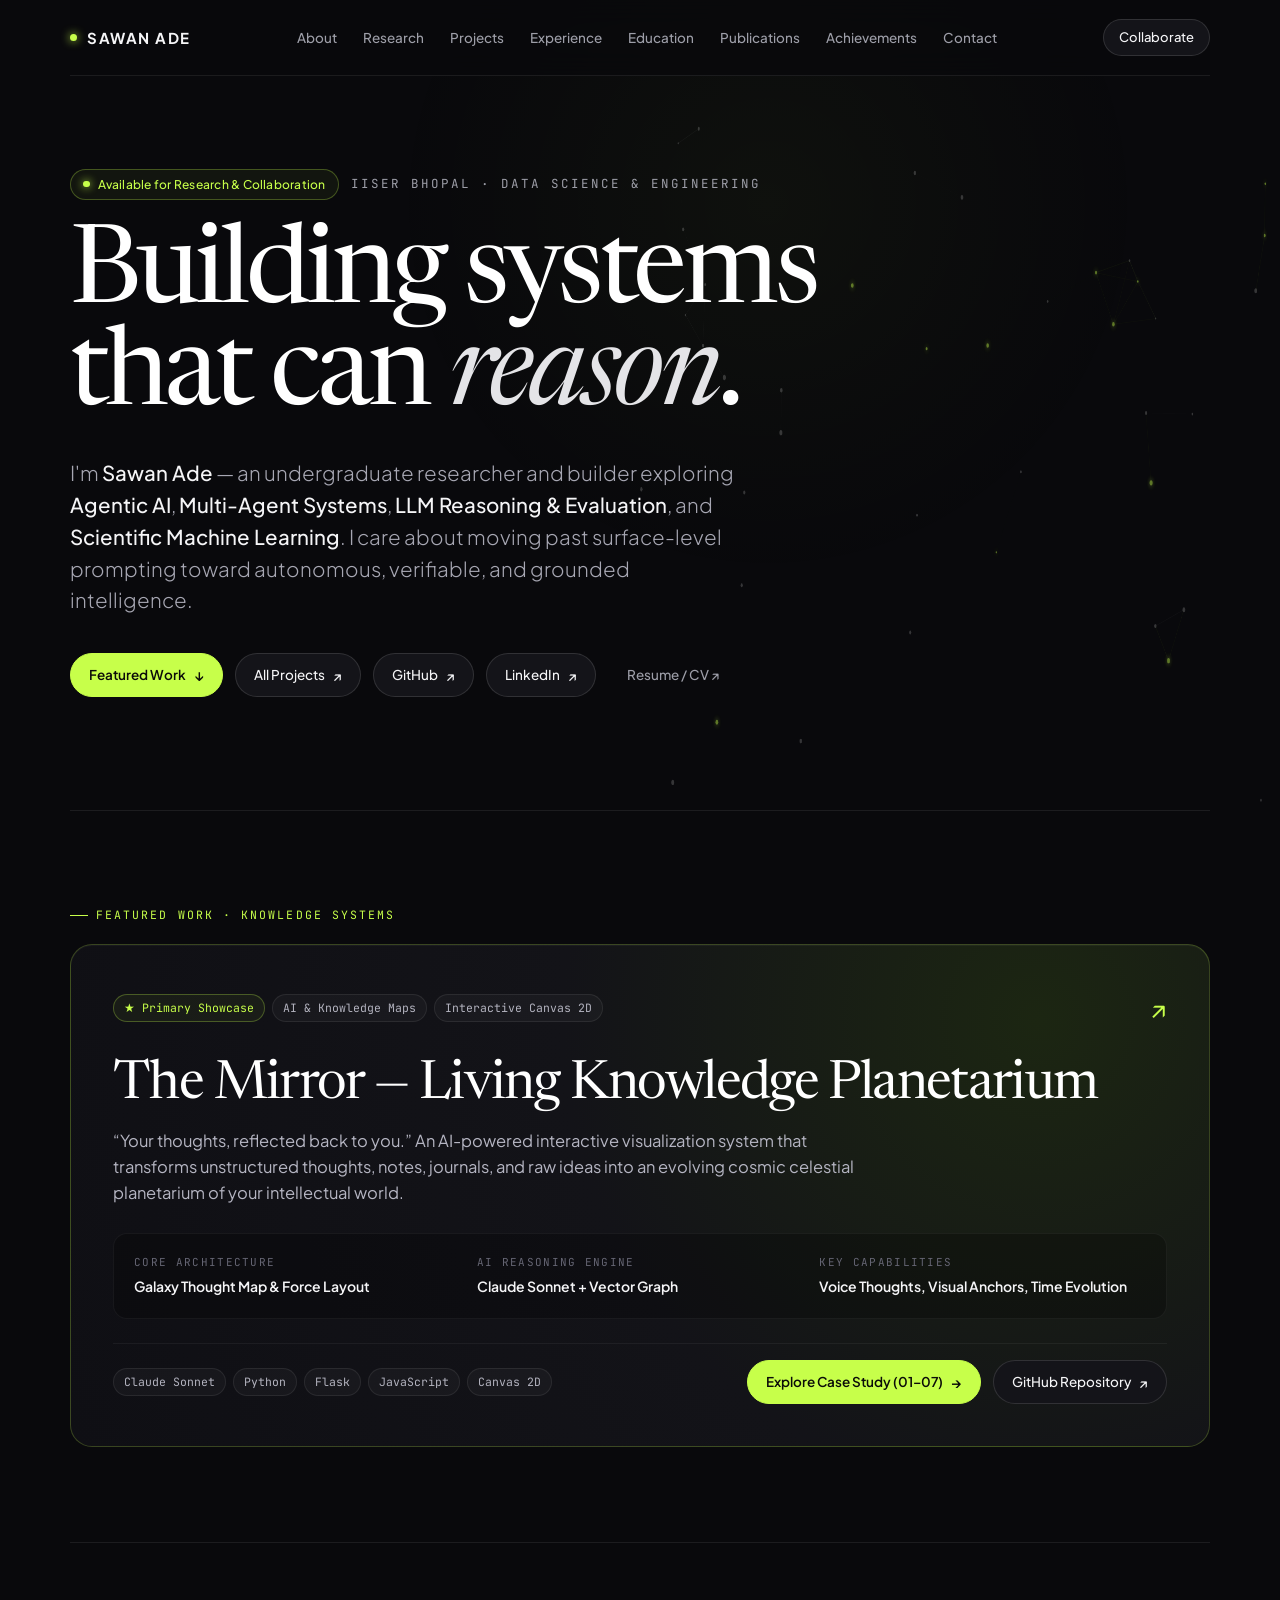
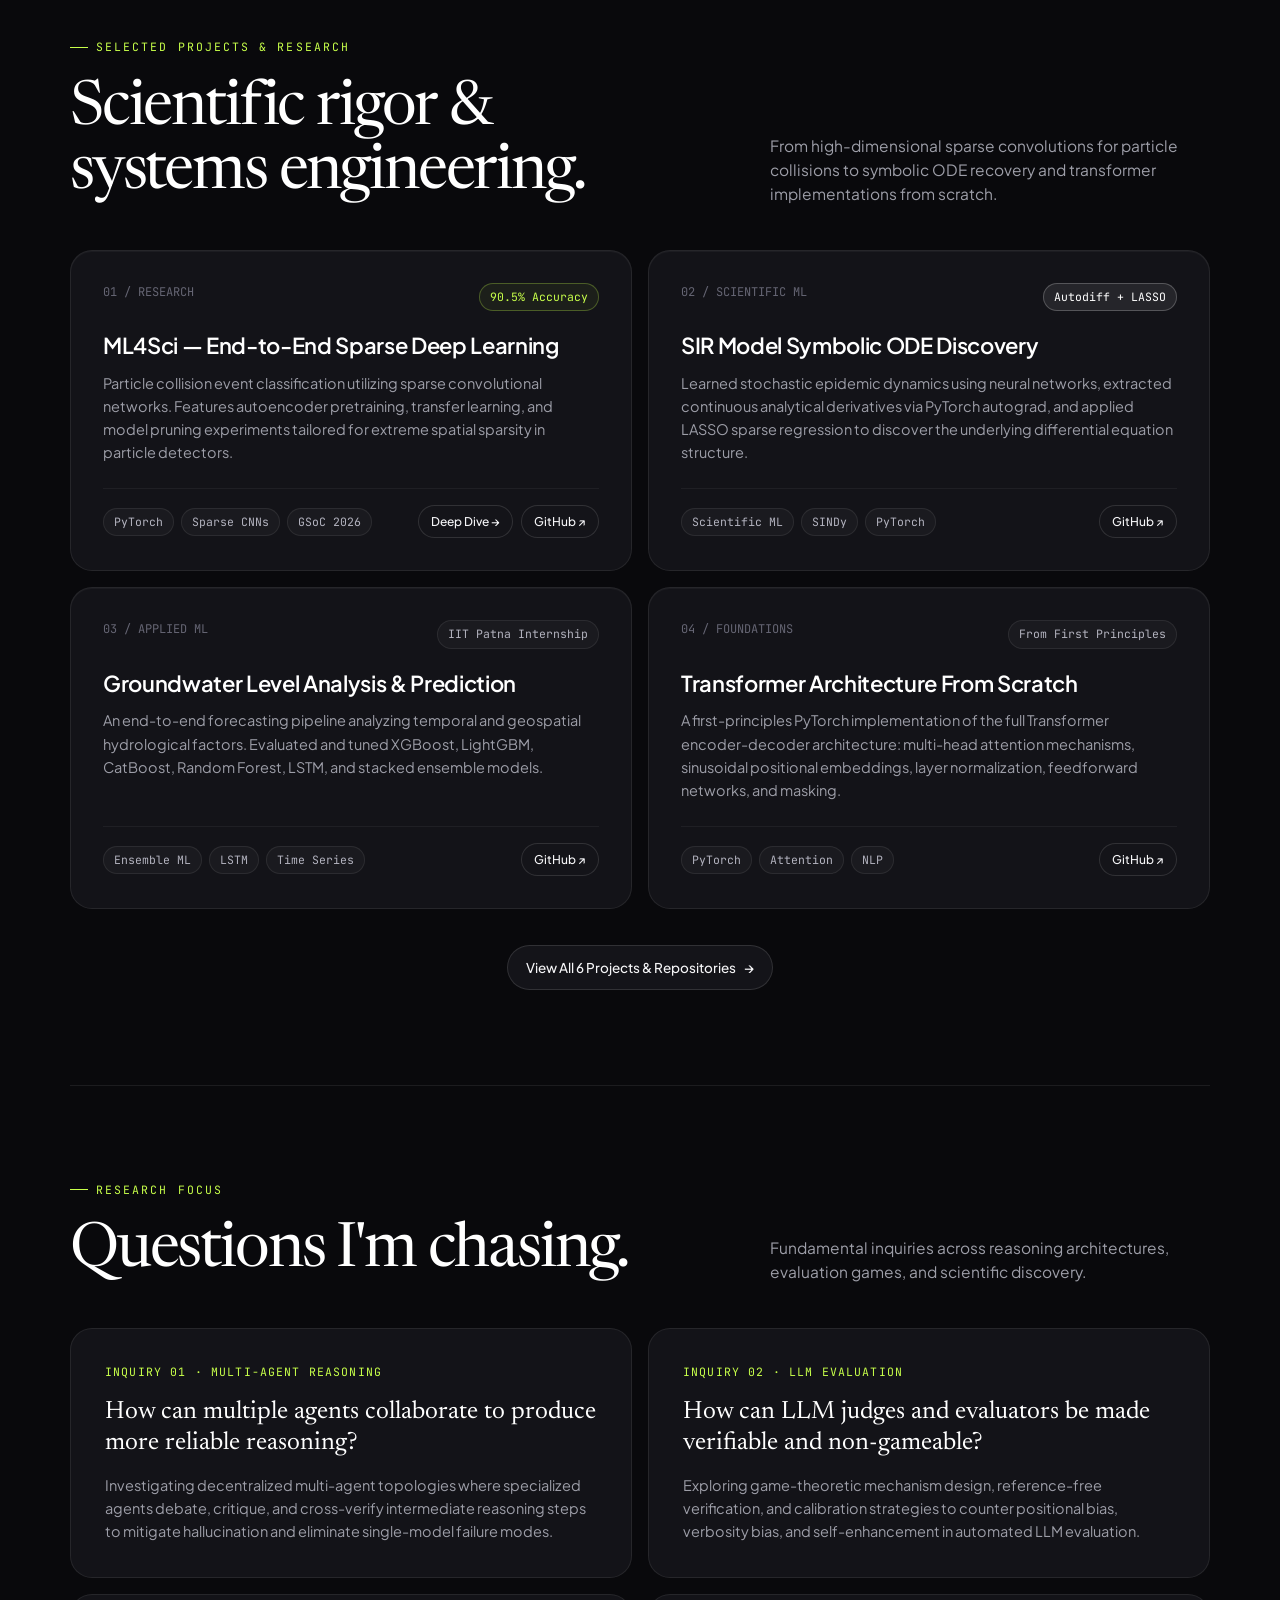
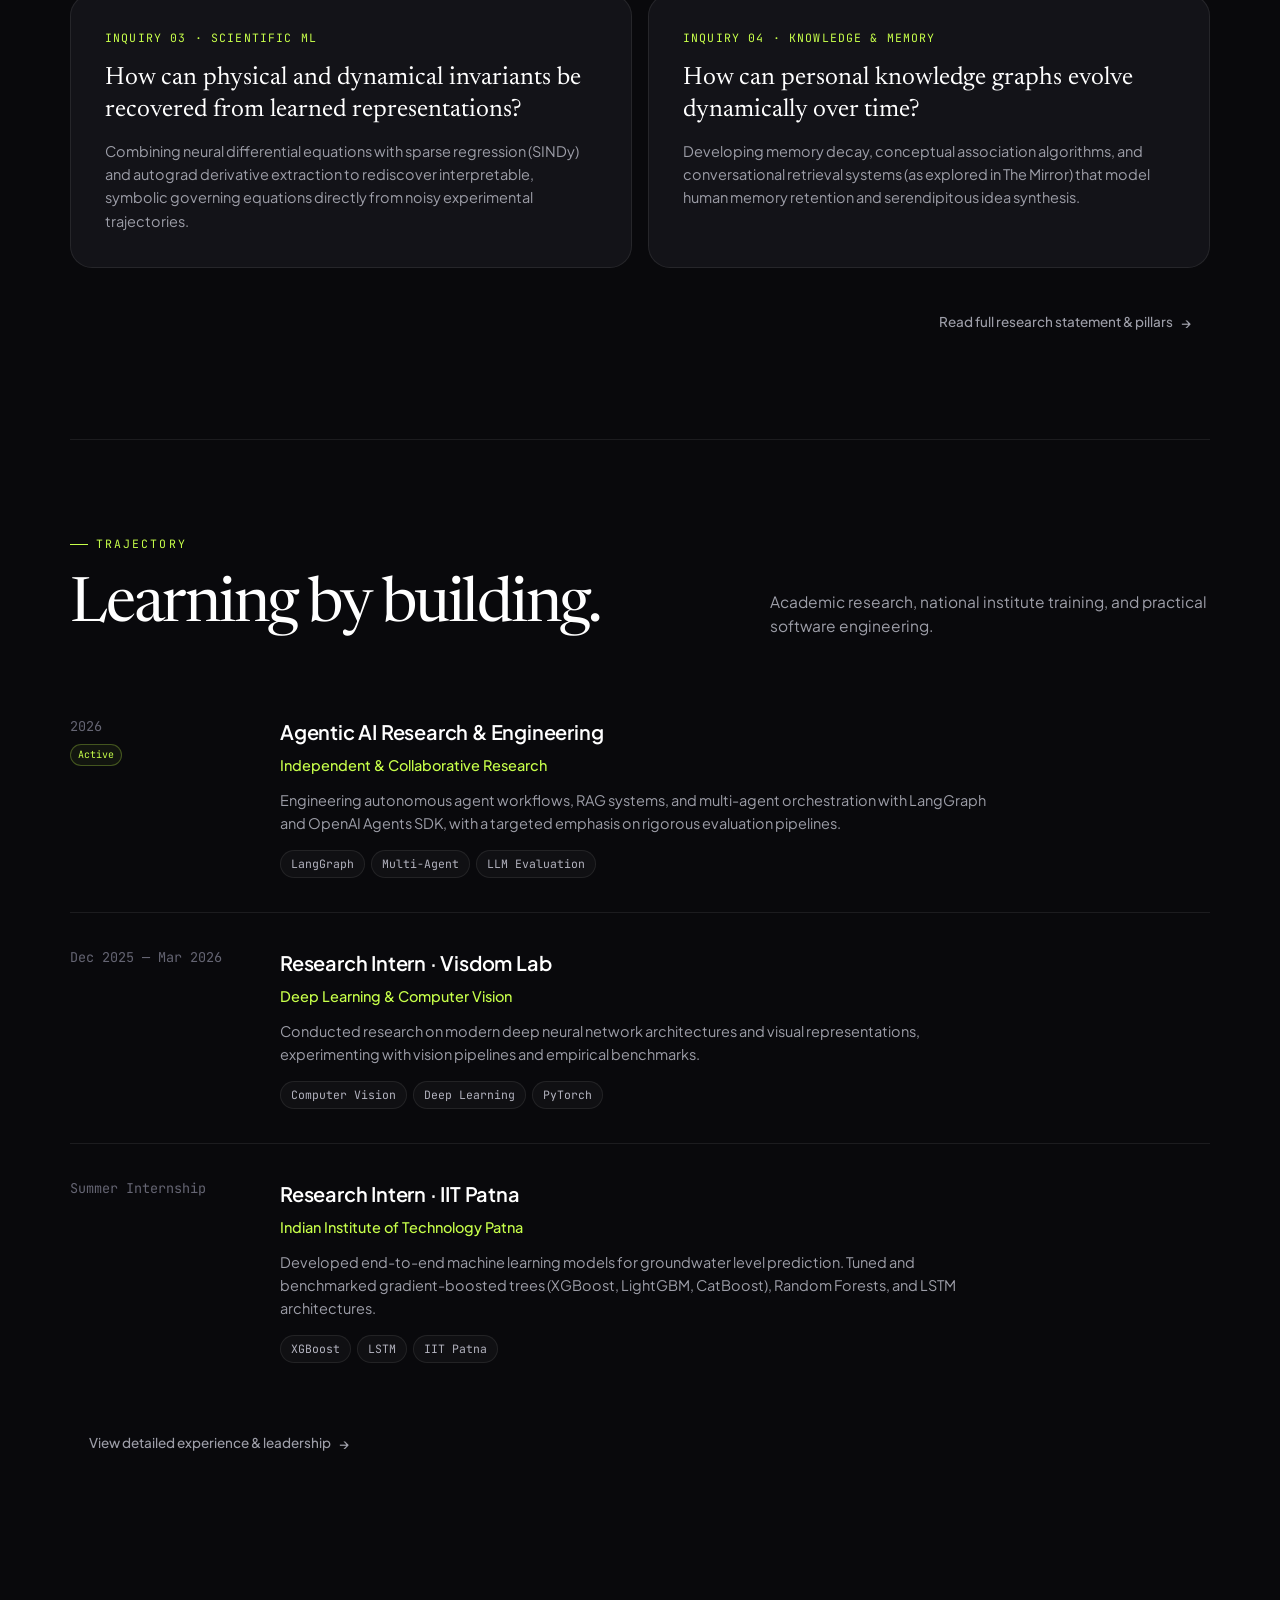
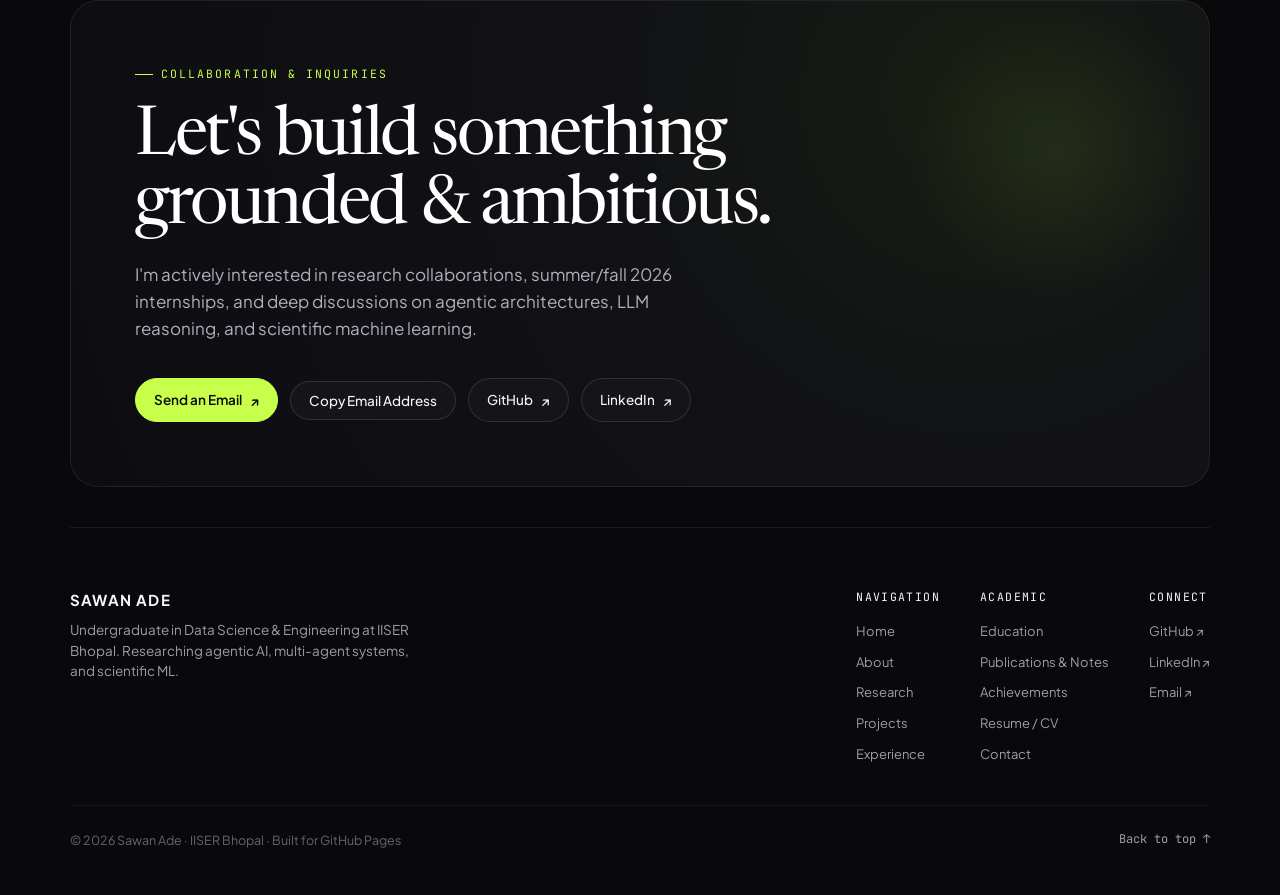
==== index.html @ 93bd27a4 "feat: complete production release of personal portfolio website" ====
<!DOCTYPE html>
<html lang="en">
<head>
  <meta charset="utf-8">
  <meta name="viewport" content="width=device-width, initial-scale=1">
  <title>Sawan Ade — AI/ML Researcher & Builder</title>
  <meta name="description" content="Personal portfolio and research laboratory of Sawan Ade — Undergraduate in Data Science & Engineering at IISER Bhopal, researching Agentic AI, Multi-Agent Systems, and Scientific ML.">
  
  <!-- Open Graph / Meta -->
  <meta property="og:type" content="website">
  <meta property="og:title" content="Sawan Ade — AI/ML Researcher & Builder">
  <meta property="og:description" content="Building systems that can reason. Researching Agentic AI, Multi-Agent Coordination, and Scientific Machine Learning.">
  <meta property="og:url" content="https://sawan-ade.github.io/">
  <meta name="twitter:card" content="summary_large_image">
  
  <link rel="icon" type="image/svg+xml" href="favicon.svg">
  
  <!-- Fonts -->
  <link rel="preconnect" href="https://fonts.googleapis.com">
  <link rel="preconnect" href="https://fonts.gstatic.com" crossorigin>
  <link href="https://fonts.googleapis.com/css2?family=Newsreader:ital,opsz,wght@0,6..72,400;0,6..72,500;0,6..72,600;1,6..72,400&family=Plus+Jakarta+Sans:wght@300;400;500;600;700&family=JetBrains+Mono:wght@400;500&display=swap" rel="stylesheet">
  
  <link rel="stylesheet" href="style.css">
</head>
<body>

  <div class="shell">
    <!-- Navigation Bar -->
    <nav>
      <a class="brand" href="index.html">
        <span class="brand-dot"></span>
        SAWAN ADE
      </a>
      <div class="links">
        <a href="about.html">About</a>
        <a href="research.html">Research</a>
        <a href="projects.html">Projects</a>
        <a href="experience.html">Experience</a>
        <a href="education.html">Education</a>
        <a href="publications.html">Publications</a>
        <a href="achievements.html">Achievements</a>
        <a href="contact.html">Contact</a>
      </div>
      <div class="nav-right">
        <a class="btn nav-btn" href="contact.html">Collaborate</a>
        <button class="menu-btn" aria-label="Toggle navigation menu" id="menuToggle">☰</button>
      </div>
    </nav>

    <!-- Mobile Drawer -->
    <div class="mobile-drawer" id="mobileDrawer">
      <div class="drawer-header">
        <span class="brand"><span class="brand-dot"></span> SAWAN ADE</span>
        <button class="drawer-close" id="drawerClose" aria-label="Close menu">✕</button>
      </div>
      <div class="drawer-links">
        <a href="index.html"><span class="drawer-num">01</span> Home</a>
        <a href="about.html"><span class="drawer-num">02</span> About</a>
        <a href="research.html"><span class="drawer-num">03</span> Research</a>
        <a href="projects.html"><span class="drawer-num">04</span> Projects</a>
        <a href="experience.html"><span class="drawer-num">05</span> Experience</a>
        <a href="education.html"><span class="drawer-num">06</span> Education</a>
        <a href="publications.html"><span class="drawer-num">07</span> Publications & Notes</a>
        <a href="achievements.html"><span class="drawer-num">08</span> Achievements</a>
        <a href="contact.html"><span class="drawer-num">09</span> Contact</a>
      </div>
      <div class="drawer-footer">
        <a href="resume.html" class="btn main full-width">View Resume / CV</a>
      </div>
    </div>
    <div class="drawer-backdrop" id="drawerBackdrop"></div>

    <!-- Hero Section -->
    <div class="hero">
      <canvas id="constellationCanvas" class="hero-canvas"></canvas>
      <div class="hero-content">
        <div class="kicker-row">
          <span class="status-badge"><span class="pulse-dot"></span> Available for Research & Collaboration</span>
          <span class="kicker">IISER Bhopal · Data Science & Engineering</span>
        </div>
        
        <h1>Building systems<br>that can <span class="italic-word">reason</span>.</h1>
        
        <p>
          I'm <strong>Sawan Ade</strong> — an undergraduate researcher and builder exploring 
          <strong>Agentic AI</strong>, <strong>Multi-Agent Systems</strong>, <strong>LLM Reasoning & Evaluation</strong>, 
          and <strong>Scientific Machine Learning</strong>. I care about moving past surface-level prompting toward autonomous, verifiable, and grounded intelligence.
        </p>

        <div class="buttons">
          <a class="btn main" href="#featured">Featured Work <span class="btn-arrow">↓</span></a>
          <a class="btn" href="projects.html">All Projects <span class="btn-arrow">↗</span></a>
          <a class="btn" href="https://github.com/sawan-ade" target="_blank" rel="noopener">GitHub <span class="btn-arrow">↗</span></a>
          <a class="btn" href="https://www.linkedin.com/in/SawanAde/" target="_blank" rel="noopener">LinkedIn <span class="btn-arrow">↗</span></a>
          <a class="btn subtle" href="resume.html">Resume / CV ↗</a>
        </div>
      </div>
    </div>

    <!-- Featured Project: The Mirror -->
    <section id="featured">
      <div class="label">Featured Work · Knowledge Systems</div>
      
      <div class="card feature">
        <div>
          <div class="feature-tag-row">
            <div class="meta">
              <span class="tag accent">★ Primary Showcase</span>
              <span class="tag">AI & Knowledge Maps</span>
              <span class="tag">Interactive Canvas 2D</span>
            </div>
            <a href="project-mirror.html" class="card-arrow" title="Read deep dive" style="font-size:26px;">↗</a>
          </div>

          <div class="feature-content">
            <h3>The Mirror — Living Knowledge Planetarium</h3>
            <p>
              “Your thoughts, reflected back to you.” An AI-powered interactive visualization system that transforms unstructured thoughts, notes, journals, and raw ideas into an evolving cosmic celestial planetarium of your intellectual world.
            </p>
          </div>

          <div class="feature-meta-grid">
            <div>
              <div class="feature-stat-label">Core Architecture</div>
              <div class="feature-stat-val">Galaxy Thought Map & Force Layout</div>
            </div>
            <div>
              <div class="feature-stat-label">AI Reasoning Engine</div>
              <div class="feature-stat-val">Claude Sonnet + Vector Graph</div>
            </div>
            <div>
              <div class="feature-stat-label">Key Capabilities</div>
              <div class="feature-stat-val">Voice Thoughts, Visual Anchors, Time Evolution</div>
            </div>
          </div>
        </div>

        <div class="card-footer">
          <div class="meta">
            <span class="tag">Claude Sonnet</span>
            <span class="tag">Python</span>
            <span class="tag">Flask</span>
            <span class="tag">JavaScript</span>
            <span class="tag">Canvas 2D</span>
          </div>
          <div class="buttons" style="margin-top:0;">
            <a class="btn main" href="project-mirror.html">Explore Case Study (01–07) <span class="btn-arrow">→</span></a>
            <a class="btn" href="https://github.com/sawan-ade/The-Mirror" target="_blank" rel="noopener">GitHub Repository <span class="btn-arrow">↗</span></a>
          </div>
        </div>
      </div>
    </section>

    <!-- Selected Research & Projects -->
    <section>
      <div class="section-head">
        <div>
          <div class="label">Selected Projects & Research</div>
          <h2>Scientific rigor &<br>systems engineering.</h2>
        </div>
        <p>
          From high-dimensional sparse convolutions for particle collisions to symbolic ODE recovery and transformer implementations from scratch.
        </p>
      </div>

      <div class="grid">
        <!-- ML4Sci Sparse DL -->
        <div class="card">
          <div class="card-top">
            <span class="card-number">01 / RESEARCH</span>
            <span class="tag accent">90.5% Accuracy</span>
          </div>
          <h3><a href="project-ml4sci.html">ML4Sci — End-to-End Sparse Deep Learning</a></h3>
          <p>
            Particle collision event classification utilizing sparse convolutional networks. Features autoencoder pretraining, transfer learning, and model pruning experiments tailored for extreme spatial sparsity in particle detectors.
          </p>
          <div class="card-footer">
            <div class="meta">
              <span class="tag">PyTorch</span>
              <span class="tag">Sparse CNNs</span>
              <span class="tag">GSoC 2026</span>
            </div>
            <div style="display:flex; gap:8px;">
              <a class="btn" style="padding:6px 12px; font-size:12px;" href="project-ml4sci.html">Deep Dive →</a>
              <a class="btn" style="padding:6px 12px; font-size:12px;" href="https://github.com/sawan-ade/End-to-end-E2E-Deep-Learning-projects-Specific-Tasks-2d" target="_blank" rel="noopener">GitHub ↗</a>
            </div>
          </div>
        </div>

        <!-- SIR Model Discovery -->
        <div class="card">
          <div class="card-top">
            <span class="card-number">02 / SCIENTIFIC ML</span>
            <span class="tag highlight">Autodiff + LASSO</span>
          </div>
          <h3><a href="https://github.com/sawan-ade/sir-model-gsoc-2026" target="_blank" rel="noopener">SIR Model Symbolic ODE Discovery</a></h3>
          <p>
            Learned stochastic epidemic dynamics using neural networks, extracted continuous analytical derivatives via PyTorch autograd, and applied LASSO sparse regression to discover the underlying differential equation structure.
          </p>
          <div class="card-footer">
            <div class="meta">
              <span class="tag">Scientific ML</span>
              <span class="tag">SINDy</span>
              <span class="tag">PyTorch</span>
            </div>
            <a class="btn" style="padding:6px 12px; font-size:12px;" href="https://github.com/sawan-ade/sir-model-gsoc-2026" target="_blank" rel="noopener">GitHub ↗</a>
          </div>
        </div>

        <!-- Groundwater Prediction -->
        <div class="card">
          <div class="card-top">
            <span class="card-number">03 / APPLIED ML</span>
            <span class="tag">IIT Patna Internship</span>
          </div>
          <h3><a href="https://github.com/sawan-ade/Groundwater-level-analysis-and-prediction-using-ML-IITP-Summer-Internship-Project" target="_blank" rel="noopener">Groundwater Level Analysis & Prediction</a></h3>
          <p>
            An end-to-end forecasting pipeline analyzing temporal and geospatial hydrological factors. Evaluated and tuned XGBoost, LightGBM, CatBoost, Random Forest, LSTM, and stacked ensemble models.
          </p>
          <div class="card-footer">
            <div class="meta">
              <span class="tag">Ensemble ML</span>
              <span class="tag">LSTM</span>
              <span class="tag">Time Series</span>
            </div>
            <a class="btn" style="padding:6px 12px; font-size:12px;" href="https://github.com/sawan-ade/Groundwater-level-analysis-and-prediction-using-ML-IITP-Summer-Internship-Project" target="_blank" rel="noopener">GitHub ↗</a>
          </div>
        </div>

        <!-- Transformer From Scratch -->
        <div class="card">
          <div class="card-top">
            <span class="card-number">04 / FOUNDATIONS</span>
            <span class="tag">From First Principles</span>
          </div>
          <h3><a href="https://github.com/sawan-ade/Transformer-encoder-decoder-in-PyTorch-from-scratch-" target="_blank" rel="noopener">Transformer Architecture From Scratch</a></h3>
          <p>
            A first-principles PyTorch implementation of the full Transformer encoder-decoder architecture: multi-head attention mechanisms, sinusoidal positional embeddings, layer normalization, feedforward networks, and masking.
          </p>
          <div class="card-footer">
            <div class="meta">
              <span class="tag">PyTorch</span>
              <span class="tag">Attention</span>
              <span class="tag">NLP</span>
            </div>
            <a class="btn" style="padding:6px 12px; font-size:12px;" href="https://github.com/sawan-ade/Transformer-encoder-decoder-in-PyTorch-from-scratch-" target="_blank" rel="noopener">GitHub ↗</a>
          </div>
        </div>
      </div>

      <div style="margin-top: 36px; text-align: center;">
        <a class="btn" href="projects.html">View All 6 Projects & Repositories <span class="btn-arrow">→</span></a>
      </div>
    </section>

    <!-- Research Thrusts & Open Questions -->
    <section>
      <div class="section-head">
        <div>
          <div class="label">Research Focus</div>
          <h2>Questions I'm chasing.</h2>
        </div>
        <p>
          Fundamental inquiries across reasoning architectures, evaluation games, and scientific discovery.
        </p>
      </div>

      <div class="grid">
        <div class="inquiry-card">
          <div class="inquiry-id">INQUIRY 01 · MULTI-AGENT REASONING</div>
          <h3>How can multiple agents collaborate to produce more reliable reasoning?</h3>
          <p>
            Investigating decentralized multi-agent topologies where specialized agents debate, critique, and cross-verify intermediate reasoning steps to mitigate hallucination and eliminate single-model failure modes.
          </p>
        </div>

        <div class="inquiry-card">
          <div class="inquiry-id">INQUIRY 02 · LLM EVALUATION</div>
          <h3>How can LLM judges and evaluators be made verifiable and non-gameable?</h3>
          <p>
            Exploring game-theoretic mechanism design, reference-free verification, and calibration strategies to counter positional bias, verbosity bias, and self-enhancement in automated LLM evaluation.
          </p>
        </div>

        <div class="inquiry-card">
          <div class="inquiry-id">INQUIRY 03 · SCIENTIFIC ML</div>
          <h3>How can physical and dynamical invariants be recovered from learned representations?</h3>
          <p>
            Combining neural differential equations with sparse regression (SINDy) and autograd derivative extraction to rediscover interpretable, symbolic governing equations directly from noisy experimental trajectories.
          </p>
        </div>

        <div class="inquiry-card">
          <div class="inquiry-id">INQUIRY 04 · KNOWLEDGE & MEMORY</div>
          <h3>How can personal knowledge graphs evolve dynamically over time?</h3>
          <p>
            Developing memory decay, conceptual association algorithms, and conversational retrieval systems (as explored in The Mirror) that model human memory retention and serendipitous idea synthesis.
          </p>
        </div>
      </div>

      <div style="margin-top: 32px; display: flex; justify-content: flex-end;">
        <a class="btn subtle" href="research.html">Read full research statement & pillars <span class="btn-arrow">→</span></a>
      </div>
    </section>

    <!-- Experience Timeline Snapshot -->
    <section>
      <div class="section-head">
        <div>
          <div class="label">Trajectory</div>
          <h2>Learning by building.</h2>
        </div>
        <p>
          Academic research, national institute training, and practical software engineering.
        </p>
      </div>

      <div class="timeline">
        <div class="role">
          <div class="role-period">
            2026
            <br><span class="present-badge">Active</span>
          </div>
          <div class="role-content">
            <h3>Agentic AI Research & Engineering</h3>
            <div class="role-org">Independent & Collaborative Research</div>
            <p>
              Engineering autonomous agent workflows, RAG systems, and multi-agent orchestration with LangGraph and OpenAI Agents SDK, with a targeted emphasis on rigorous evaluation pipelines.
            </p>
            <div class="role-tags">
              <span class="tag">LangGraph</span>
              <span class="tag">Multi-Agent</span>
              <span class="tag">LLM Evaluation</span>
            </div>
          </div>
        </div>

        <div class="role">
          <div class="role-period">Dec 2025 — Mar 2026</div>
          <div class="role-content">
            <h3>Research Intern · Visdom Lab</h3>
            <div class="role-org">Deep Learning & Computer Vision</div>
            <p>
              Conducted research on modern deep neural network architectures and visual representations, experimenting with vision pipelines and empirical benchmarks.
            </p>
            <div class="role-tags">
              <span class="tag">Computer Vision</span>
              <span class="tag">Deep Learning</span>
              <span class="tag">PyTorch</span>
            </div>
          </div>
        </div>

        <div class="role">
          <div class="role-period">Summer Internship</div>
          <div class="role-content">
            <h3>Research Intern · IIT Patna</h3>
            <div class="role-org">Indian Institute of Technology Patna</div>
            <p>
              Developed end-to-end machine learning models for groundwater level prediction. Tuned and benchmarked gradient-boosted trees (XGBoost, LightGBM, CatBoost), Random Forests, and LSTM architectures.
            </p>
            <div class="role-tags">
              <span class="tag">XGBoost</span>
              <span class="tag">LSTM</span>
              <span class="tag">IIT Patna</span>
            </div>
          </div>
        </div>
      </div>

      <div style="margin-top: 24px;">
        <a class="btn subtle" href="experience.html">View detailed experience & leadership <span class="btn-arrow">→</span></a>
      </div>
    </section>

    <!-- Call to Action -->
    <div class="cta-box">
      <div class="label">Collaboration & Inquiries</div>
      <h2>Let's build something<br>grounded & ambitious.</h2>
      <p>
        I'm actively interested in research collaborations, summer/fall 2026 internships, and deep discussions on agentic architectures, LLM reasoning, and scientific machine learning.
      </p>
      <div class="buttons">
        <a class="btn main" href="mailto:adeysawan@gmail.com">Send an Email <span class="btn-arrow">↗</span></a>
        <button class="btn" data-copy="adeysawan@gmail.com">Copy Email Address</button>
        <a class="btn" href="https://github.com/sawan-ade" target="_blank" rel="noopener">GitHub <span class="btn-arrow">↗</span></a>
        <a class="btn" href="https://www.linkedin.com/in/SawanAde/" target="_blank" rel="noopener">LinkedIn <span class="btn-arrow">↗</span></a>
      </div>
    </div>

    <!-- Footer -->
    <footer>
      <div class="footer-top">
        <div class="footer-brand">
          <h4>SAWAN ADE</h4>
          <p>
            Undergraduate in Data Science & Engineering at IISER Bhopal. Researching agentic AI, multi-agent systems, and scientific ML.
          </p>
        </div>

        <div class="footer-nav">
          <div class="footer-nav-col">
            <span class="footer-col-title">Navigation</span>
            <a href="index.html">Home</a>
            <a href="about.html">About</a>
            <a href="research.html">Research</a>
            <a href="projects.html">Projects</a>
            <a href="experience.html">Experience</a>
          </div>
          <div class="footer-nav-col">
            <span class="footer-col-title">Academic</span>
            <a href="education.html">Education</a>
            <a href="publications.html">Publications & Notes</a>
            <a href="achievements.html">Achievements</a>
            <a href="resume.html">Resume / CV</a>
            <a href="contact.html">Contact</a>
          </div>
          <div class="footer-nav-col">
            <span class="footer-col-title">Connect</span>
            <a href="https://github.com/sawan-ade" target="_blank" rel="noopener">GitHub ↗</a>
            <a href="https://www.linkedin.com/in/SawanAde/" target="_blank" rel="noopener">LinkedIn ↗</a>
            <a href="mailto:adeysawan@gmail.com">Email ↗</a>
          </div>
        </div>
      </div>

      <div class="footer-bottom">
        <span>© 2026 Sawan Ade · IISER Bhopal · Built for GitHub Pages</span>
        <a href="#" class="back-to-top">Back to top ↑</a>
      </div>
    </footer>
  </div>

  <script src="main.js"></script>
</body>
</html>
---- style.css ----
/* ==========================================================================
   SAWAN ADE — PORTFOLIO DESIGN SYSTEM
   Editorial, Dark Minimal, AI/ML Researcher Aesthetic
   ========================================================================== */

:root {
  --bg: #09090c;
  --bg-subtle: #101015;
  --card: #131318;
  --card-hover: #181820;
  --card-inner: #1a1a23;
  --line: rgba(255, 255, 255, 0.08);
  --line-strong: rgba(255, 255, 255, 0.16);
  --line-accent: rgba(199, 255, 74, 0.28);
  
  --text: #f5f5f7;
  --muted: #9d9ea8;
  --dim: #656573;
  
  --accent: #c7ff4a;
  --accent-hover: #d8ff6b;
  --accent-muted: rgba(199, 255, 74, 0.12);
  --accent-subtle: rgba(199, 255, 74, 0.05);
  --accent-glow: rgba(199, 255, 74, 0.25);
  
  --serif: 'Newsreader', Georgia, 'Times New Roman', serif;
  --sans: 'Plus Jakarta Sans', -apple-system, BlinkMacSystemFont, 'Segoe UI', Roboto, Helvetica, Arial, sans-serif;
  --mono: 'JetBrains Mono', 'SF Mono', Consolas, Monaco, monospace;

  --radius-lg: 22px;
  --radius-md: 14px;
  --radius-sm: 8px;
  --radius-full: 9999px;
  
  --transition-fast: 0.18s cubic-bezier(0.16, 1, 0.3, 1);
  --transition-smooth: 0.28s cubic-bezier(0.16, 1, 0.3, 1);
}

/* Base Reset & Typography */
*, *::before, *::after {
  box-sizing: border-box;
  margin: 0;
  padding: 0;
}

/* Custom Scrollbar */
::-webkit-scrollbar {
  width: 8px;
  height: 8px;
}
::-webkit-scrollbar-track {
  background: var(--bg);
}
::-webkit-scrollbar-thumb {
  background: #202028;
  border-radius: 4px;
}
::-webkit-scrollbar-thumb:hover {
  background: #333340;
}

html {
  scroll-behavior: smooth;
  background-color: var(--bg);
  color: var(--text);
  font-family: var(--sans);
  font-size: 16px;
  line-height: 1.6;
  -webkit-font-smoothing: antialiased;
  -moz-osx-font-smoothing: grayscale;
}

body {
  min-height: 100vh;
  background: var(--bg);
  color: var(--text);
  overflow-x: hidden;
  position: relative;
}

/* Subtle background noise and ambient glow */
body::before {
  content: "";
  position: fixed;
  top: -20%;
  left: 30%;
  width: 60vw;
  height: 60vw;
  background: radial-gradient(circle, rgba(199, 255, 74, 0.035) 0%, rgba(9, 9, 12, 0) 70%);
  pointer-events: none;
  z-index: 0;
}

a {
  color: inherit;
  text-decoration: none;
  transition: color var(--transition-fast), border-color var(--transition-fast), opacity var(--transition-fast);
}

.meta-link {
  display: inline-flex;
  align-items: center;
  gap: 6px;
  font-family: var(--mono);
  font-size: 13px;
  color: var(--muted);
  transition: color var(--transition-fast), transform var(--transition-fast);
}

.meta-link:hover {
  color: var(--accent);
  transform: translateX(-3px);
}

img, svg {
  display: block;
  max-width: 100%;
}

button {
  font-family: inherit;
  border: none;
  background: none;
  color: inherit;
  cursor: pointer;
}

/* Container Shell */
.shell {
  width: min(1140px, calc(100% - 44px));
  margin: 0 auto;
  position: relative;
  z-index: 1;
}

/* ==========================================================================
   NAVIGATION
   ========================================================================== */
nav {
  height: 76px;
  display: flex;
  align-items: center;
  justify-content: space-between;
  border-bottom: 1px solid var(--line);
  position: sticky;
  top: 0;
  background: rgba(9, 9, 12, 0.82);
  backdrop-filter: blur(14px);
  -webkit-backdrop-filter: blur(14px);
  z-index: 100;
  transition: border-color var(--transition-fast);
}

.brand {
  font-weight: 700;
  font-size: 15px;
  letter-spacing: 0.1em;
  color: var(--text);
  display: flex;
  align-items: center;
  gap: 10px;
}

.brand-dot {
  width: 7px;
  height: 7px;
  border-radius: 50%;
  background: var(--accent);
  box-shadow: 0 0 10px var(--accent);
}

.links {
  display: flex;
  align-items: center;
  gap: 22px;
  font-size: 13.5px;
  color: var(--muted);
  font-weight: 500;
}

.links a {
  padding: 6px 2px;
  position: relative;
  transition: color var(--transition-fast);
}

.links a:hover {
  color: #ffffff;
}

.links a.active {
  color: var(--text);
}

.links a.active::after {
  content: "";
  position: absolute;
  bottom: -2px;
  left: 0;
  width: 100%;
  height: 1.5px;
  background: var(--accent);
  border-radius: 1px;
}

.nav-right {
  display: flex;
  align-items: center;
  gap: 12px;
}

.nav-btn {
  font-size: 13px !important;
  padding: 7px 15px !important;
}

.menu-btn {
  display: none;
  font-size: 20px;
  color: var(--text);
  padding: 6px 10px;
  border-radius: var(--radius-sm);
  border: 1px solid var(--line);
  background: var(--card);
}

/* Mobile Drawer */
.mobile-drawer {
  position: fixed;
  top: 0;
  right: -100%;
  width: min(340px, 85vw);
  height: 100vh;
  background: #0d0d12;
  border-left: 1px solid var(--line);
  z-index: 200;
  padding: 24px;
  display: flex;
  flex-direction: column;
  transition: right var(--transition-smooth);
  box-shadow: -10px 0 30px rgba(0,0,0,0.7);
}

.mobile-drawer.open {
  right: 0;
}

.drawer-backdrop {
  position: fixed;
  inset: 0;
  background: rgba(0, 0, 0, 0.6);
  backdrop-filter: blur(4px);
  z-index: 199;
  opacity: 0;
  pointer-events: none;
  transition: opacity var(--transition-smooth);
}

.drawer-backdrop.open {
  opacity: 1;
  pointer-events: auto;
}

.drawer-header {
  display: flex;
  align-items: center;
  justify-content: space-between;
  padding-bottom: 20px;
  border-bottom: 1px solid var(--line);
  margin-bottom: 24px;
}

.drawer-close {
  font-size: 18px;
  color: var(--muted);
  padding: 6px;
}

.drawer-links {
  display: flex;
  flex-direction: column;
  gap: 6px;
  flex: 1;
  overflow-y: auto;
}

.drawer-links a {
  display: flex;
  align-items: center;
  gap: 12px;
  padding: 12px 14px;
  border-radius: var(--radius-sm);
  color: var(--muted);
  font-size: 15px;
  font-weight: 500;
  transition: background var(--transition-fast), color var(--transition-fast);
}

.drawer-links a:hover, .drawer-links a.active {
  background: var(--card);
  color: var(--text);
}

.drawer-num {
  font-family: var(--mono);
  font-size: 11px;
  color: var(--accent);
  opacity: 0.8;
}

.drawer-footer {
  padding-top: 20px;
  border-top: 1px solid var(--line);
}

/* ==========================================================================
   HERO & GENERAL SECTIONS
   ========================================================================== */
.hero {
  min-height: calc(90vh - 76px);
  display: flex;
  align-items: center;
  padding: 70px 0 90px;
  position: relative;
}

.hero-canvas {
  position: absolute;
  top: 0;
  right: -5%;
  width: 55%;
  height: 100%;
  pointer-events: none;
  opacity: 0.45;
  z-index: 0;
}

.hero-content {
  position: relative;
  z-index: 2;
  max-width: 860px;
}

/* Badges & Kickers */
.kicker-row {
  display: flex;
  align-items: center;
  gap: 12px;
  flex-wrap: wrap;
  margin-bottom: 26px;
}

.status-badge {
  display: inline-flex;
  align-items: center;
  gap: 8px;
  padding: 5px 12px;
  border-radius: var(--radius-full);
  background: var(--accent-subtle);
  border: 1px solid var(--line-accent);
  color: var(--accent);
  font-size: 12px;
  font-weight: 500;
  letter-spacing: 0.02em;
}

.pulse-dot {
  width: 6.5px;
  height: 6.5px;
  border-radius: 50%;
  background: var(--accent);
  box-shadow: 0 0 8px var(--accent);
  animation: pulse 2s infinite ease-in-out;
}

@keyframes pulse {
  0% { transform: scale(0.95); opacity: 0.7; }
  50% { transform: scale(1.2); opacity: 1; box-shadow: 0 0 12px var(--accent); }
  100% { transform: scale(0.95); opacity: 0.7; }
}

.kicker {
  font-size: 12.5px;
  letter-spacing: 0.16em;
  text-transform: uppercase;
  color: var(--muted);
  font-family: var(--mono);
}

/* Headings */
h1 {
  font-family: var(--serif);
  font-weight: 400;
  font-size: clamp(52px, 8.5vw, 114px);
  line-height: 0.94;
  letter-spacing: -0.04em;
  margin: 0 0 28px;
  color: #ffffff;
}

h1 .italic-word {
  font-style: italic;
  font-weight: 400;
  color: #e4e4e7;
}

.hero p {
  max-width: 680px;
  color: #a7a7b3;
  font-size: clamp(17px, 2.2vw, 20.5px);
  line-height: 1.55;
  font-weight: 300;
}

.hero p strong {
  color: var(--text);
  font-weight: 500;
}

/* Buttons */
.buttons {
  display: flex;
  gap: 12px;
  flex-wrap: wrap;
  align-items: center;
  margin-top: 36px;
}

.btn {
  display: inline-flex;
  align-items: center;
  justify-content: center;
  gap: 8px;
  border: 1px solid rgba(255, 255, 255, 0.12);
  padding: 10px 18px;
  border-radius: var(--radius-full);
  background: #141419;
  font-size: 13.5px;
  font-weight: 500;
  color: var(--text);
  transition: all var(--transition-fast);
  cursor: pointer;
  white-space: nowrap;
}

.btn:hover {
  background: #1b1b22;
  border-color: rgba(255, 255, 255, 0.28);
  transform: translateY(-1.5px);
  color: #ffffff;
}

.btn.main {
  background: var(--accent);
  border-color: var(--accent);
  color: #0b0c08;
  font-weight: 600;
}

.btn.main:hover {
  background: var(--accent-hover);
  border-color: var(--accent-hover);
  box-shadow: 0 0 20px rgba(199, 255, 74, 0.35);
  transform: translateY(-1.5px);
}

.btn.subtle {
  background: transparent;
  border-color: transparent;
  color: var(--muted);
}

.btn.subtle:hover {
  color: var(--text);
  background: rgba(255, 255, 255, 0.05);
}

.btn-arrow {
  font-size: 14px;
  transition: transform var(--transition-fast);
}

.btn:hover .btn-arrow {
  transform: translate(2px, -2px);
}

.full-width {
  width: 100%;
}

/* ==========================================================================
   SECTIONS & SECTION HEADINGS
   ========================================================================== */
section {
  padding: 95px 0;
  border-top: 1px solid var(--line);
  position: relative;
}

.page-head {
  padding-top: 80px;
  padding-bottom: 50px;
  border-top: none;
}

.label {
  font-size: 11.5px;
  letter-spacing: 0.18em;
  text-transform: uppercase;
  color: var(--accent);
  margin-bottom: 20px;
  font-family: var(--mono);
  display: flex;
  align-items: center;
  gap: 8px;
}

.label::before {
  content: "";
  display: inline-block;
  width: 18px;
  height: 1px;
  background: var(--accent);
}

.section-head {
  display: flex;
  justify-content: space-between;
  align-items: flex-end;
  gap: 36px;
  margin-bottom: 44px;
}

.section-head h2 {
  font-family: var(--serif);
  font-size: clamp(38px, 6vw, 62px);
  font-weight: 400;
  line-height: 1.04;
  margin: 0;
  letter-spacing: -0.035em;
  color: #ffffff;
}

.section-head p {
  max-width: 440px;
  color: var(--muted);
  font-size: 15.5px;
  line-height: 1.55;
  margin: 0;
}

/* ==========================================================================
   CARDS & GRIDS
   ========================================================================== */
.grid {
  display: grid;
  grid-template-columns: repeat(2, 1fr);
  gap: 16px;
}

.grid-3 {
  display: grid;
  grid-template-columns: repeat(3, 1fr);
  gap: 16px;
}

.grid-1 {
  display: grid;
  grid-template-columns: 1fr;
  gap: 16px;
}

.card {
  background: var(--card);
  border: 1px solid var(--line);
  border-radius: var(--radius-lg);
  padding: 32px;
  transition: transform var(--transition-smooth), border-color var(--transition-smooth), box-shadow var(--transition-smooth), background var(--transition-smooth);
  display: flex;
  flex-direction: column;
  position: relative;
  overflow: hidden;
  box-shadow: inset 0 1px 0 rgba(255, 255, 255, 0.04);
}

.card:hover {
  transform: translateY(-4px);
  border-color: rgba(255, 255, 255, 0.2);
  background: var(--card-hover);
  box-shadow: 0 16px 36px rgba(0, 0, 0, 0.45), inset 0 1px 0 rgba(255, 255, 255, 0.08);
}

.card-top {
  display: flex;
  justify-content: space-between;
  align-items: flex-start;
  margin-bottom: 20px;
}

.card-number {
  font-family: var(--mono);
  font-size: 12px;
  color: var(--dim);
}

.card-arrow {
  color: var(--accent);
  font-size: 18px;
  transition: transform var(--transition-fast);
}

.card:hover .card-arrow {
  transform: translate(3px, -3px);
}

.card h3 {
  font-size: 22px;
  font-weight: 600;
  margin: 0 0 12px;
  color: #ffffff;
  letter-spacing: -0.015em;
  line-height: 1.3;
}

.card h3 a:hover {
  color: var(--accent);
}

.card p {
  color: var(--muted);
  font-size: 14.5px;
  line-height: 1.6;
  margin: 0 0 24px;
  flex: 1;
}

.card-footer {
  margin-top: auto;
  display: flex;
  justify-content: space-between;
  align-items: center;
  flex-wrap: wrap;
  gap: 12px;
  padding-top: 16px;
  border-top: 1px solid rgba(255, 255, 255, 0.05);
}

/* Feature Card (The Mirror / Major Hero items) */
.card.feature {
  grid-column: span 2;
  background: radial-gradient(circle at 85% 15%, #1c2612 0%, #131318 45%, #0f0f14 100%);
  border-color: rgba(199, 255, 74, 0.22);
  min-height: 380px;
  padding: 42px;
  display: flex;
  flex-direction: column;
  justify-content: space-between;
}

.card.feature:hover {
  border-color: rgba(199, 255, 74, 0.45);
  box-shadow: 0 18px 45px rgba(199, 255, 74, 0.08);
}

.feature-tag-row {
  display: flex;
  align-items: center;
  justify-content: space-between;
  margin-bottom: 28px;
}

.feature-content h3 {
  font-family: var(--serif);
  font-size: clamp(34px, 4.5vw, 54px);
  font-weight: 400;
  line-height: 1.05;
  letter-spacing: -0.03em;
  margin-bottom: 14px;
}

.feature-content p {
  font-size: 16.5px;
  color: #b5b5c2;
  max-width: 780px;
  margin-bottom: 26px;
}

.feature-meta-grid {
  display: grid;
  grid-template-columns: repeat(auto-fit, minmax(180px, 1fr));
  gap: 16px;
  margin: 24px 0;
  padding: 20px;
  background: rgba(0, 0, 0, 0.25);
  border-radius: var(--radius-md);
  border: 1px solid rgba(255, 255, 255, 0.05);
}

.feature-stat-label {
  font-size: 11px;
  letter-spacing: 0.12em;
  text-transform: uppercase;
  color: var(--dim);
  font-family: var(--mono);
  margin-bottom: 4px;
}

.feature-stat-val {
  font-size: 14px;
  font-weight: 600;
  color: var(--text);
}

/* Tags & Meta */
.meta {
  display: flex;
  gap: 7px;
  flex-wrap: wrap;
  align-items: center;
}

.tag {
  font-size: 11.5px;
  font-family: var(--mono);
  color: #b3b3bf;
  border: 1px solid var(--line);
  background: rgba(255, 255, 255, 0.03);
  border-radius: var(--radius-full);
  padding: 4px 10px;
  white-space: nowrap;
}

.tag.accent {
  color: var(--accent);
  border-color: var(--line-accent);
  background: var(--accent-subtle);
}

.tag.highlight {
  color: #ffffff;
  border-color: rgba(255, 255, 255, 0.22);
  background: rgba(255, 255, 255, 0.08);
}

/* ==========================================================================
   TIMELINE & EXPERIENCE
   ========================================================================== */
.timeline {
  display: flex;
  flex-direction: column;
}

.role {
  display: grid;
  grid-template-columns: 210px 1fr;
  padding: 34px 0;
  border-top: 1px solid var(--line);
  transition: background var(--transition-fast);
}

.role:first-child {
  border-top: none;
}

.role-period {
  color: var(--dim);
  font-size: 13.5px;
  font-family: var(--mono);
  padding-right: 20px;
}

.role-period .present-badge {
  display: inline-block;
  padding: 2px 7px;
  font-size: 10px;
  border-radius: var(--radius-full);
  background: var(--accent-subtle);
  color: var(--accent);
  border: 1px solid var(--line-accent);
  margin-top: 6px;
}

.role-content h3 {
  font-size: 20px;
  font-weight: 600;
  color: #ffffff;
  margin: 0 0 6px;
  letter-spacing: -0.01em;
}

.role-org {
  font-size: 14.5px;
  color: var(--accent);
  margin-bottom: 12px;
  font-weight: 500;
}

.role-content p {
  color: var(--muted);
  font-size: 14.5px;
  line-height: 1.6;
  margin-bottom: 14px;
  max-width: 720px;
}

.role-tags {
  display: flex;
  gap: 6px;
  flex-wrap: wrap;
}

/* ==========================================================================
   SKILLS & PILL GRIDS
   ========================================================================== */
.skills-block {
  margin-bottom: 30px;
}

.skills-category-title {
  font-size: 12px;
  font-family: var(--mono);
  color: var(--dim);
  text-transform: uppercase;
  letter-spacing: 0.14em;
  margin-bottom: 14px;
}

.skills {
  display: flex;
  flex-wrap: wrap;
  gap: 10px;
}

.skill {
  padding: 10px 15px;
  border: 1px solid var(--line);
  border-radius: var(--radius-md);
  color: #cccccc;
  background: var(--card);
  font-size: 13.5px;
  transition: all var(--transition-fast);
  display: inline-flex;
  align-items: center;
  gap: 8px;
}

.skill:hover {
  border-color: rgba(255, 255, 255, 0.25);
  background: var(--card-hover);
  color: #ffffff;
  transform: translateY(-2px);
}

.skill-indicator {
  width: 5px;
  height: 5px;
  border-radius: 50%;
  background: var(--accent);
}

/* ==========================================================================
   RESEARCH INQUIRY CARDS (QUESTIONS I'M CHASING)
   ========================================================================== */
.inquiry-card {
  background: var(--card);
  border: 1px solid var(--line);
  border-radius: var(--radius-lg);
  padding: 34px;
  position: relative;
  transition: all var(--transition-smooth);
}

.inquiry-card:hover {
  border-color: rgba(199, 255, 74, 0.3);
  transform: translateY(-3px);
  box-shadow: 0 14px 34px rgba(0, 0, 0, 0.4);
}

.inquiry-id {
  font-family: var(--mono);
  font-size: 11.5px;
  color: var(--accent);
  letter-spacing: 0.1em;
  margin-bottom: 16px;
  display: flex;
  align-items: center;
  gap: 8px;
}

.inquiry-card h3 {
  font-family: var(--serif);
  font-size: 25px;
  font-weight: 400;
  line-height: 1.25;
  color: #ffffff;
  margin-bottom: 14px;
}

.inquiry-card p {
  color: var(--muted);
  font-size: 14.5px;
  line-height: 1.6;
}

/* ==========================================================================
   DEEP DIVE / CASE STUDY SPECIFIC (01 - 07 SECTIONS)
   ========================================================================== */
.deep-dive-hero {
  padding-top: 90px;
  padding-bottom: 60px;
  border-top: none;
}

.deep-dive-title {
  font-family: var(--serif);
  font-size: clamp(48px, 8vw, 92px);
  font-weight: 400;
  line-height: 0.96;
  letter-spacing: -0.04em;
  margin: 16px 0 24px;
  color: #ffffff;
}

.deep-dive-lead {
  font-size: 20px;
  color: #b2b2be;
  max-width: 820px;
  line-height: 1.55;
  margin-bottom: 34px;
  font-weight: 300;
}

.study-nav {
  position: sticky;
  top: 76px;
  background: rgba(9, 9, 12, 0.92);
  backdrop-filter: blur(12px);
  border-bottom: 1px solid var(--line);
  z-index: 90;
  padding: 12px 0;
  margin-bottom: 40px;
}

.study-nav-list {
  display: flex;
  gap: 20px;
  overflow-x: auto;
  white-space: nowrap;
  font-size: 13px;
  color: var(--muted);
  font-family: var(--mono);
}

.study-nav-list a:hover {
  color: var(--accent);
}

.study-section {
  padding: 55px 0;
  border-top: 1px solid var(--line);
}

.study-sec-num {
  font-family: var(--mono);
  font-size: 12px;
  color: var(--accent);
  letter-spacing: 0.16em;
  margin-bottom: 10px;
}

.study-section h3 {
  font-family: var(--serif);
  font-size: clamp(30px, 4vw, 44px);
  font-weight: 400;
  margin-bottom: 22px;
  letter-spacing: -0.02em;
}

.study-section p {
  color: #a4a4b0;
  font-size: 16px;
  line-height: 1.7;
  margin-bottom: 20px;
  max-width: 860px;
}

.diagram-box {
  background: var(--card);
  border: 1px solid var(--line);
  border-radius: var(--radius-lg);
  padding: 34px;
  margin: 28px 0;
}

.spec-table {
  width: 100%;
  border-collapse: collapse;
  margin: 20px 0;
  font-size: 14px;
}

.spec-table th, .spec-table td {
  padding: 14px 18px;
  text-align: left;
  border-bottom: 1px solid var(--line);
}

.spec-table th {
  color: var(--dim);
  font-family: var(--mono);
  font-size: 11.5px;
  text-transform: uppercase;
  letter-spacing: 0.1em;
}

.spec-table td {
  color: var(--text);
}

/* ==========================================================================
   CALL TO ACTION & CONTACT
   ========================================================================== */
.cta-box {
  border: 1px solid var(--line);
  border-radius: 28px;
  padding: clamp(36px, 6vw, 64px);
  background: radial-gradient(circle at 80% 20%, #171d13 0%, #111116 40%, #0d0d11 100%);
  position: relative;
  overflow: hidden;
  margin: 40px 0;
}

.cta-box::after {
  content: "";
  position: absolute;
  top: 0;
  right: 0;
  width: 300px;
  height: 300px;
  background: radial-gradient(circle, rgba(199, 255, 74, 0.08) 0%, transparent 70%);
  pointer-events: none;
}

.cta-box h2 {
  font-family: var(--serif);
  font-size: clamp(38px, 6vw, 68px);
  font-weight: 400;
  line-height: 1.02;
  margin: 0 0 18px;
  letter-spacing: -0.035em;
  color: #ffffff;
}

.cta-box p {
  color: #b0b0bd;
  font-size: 17px;
  max-width: 600px;
  line-height: 1.6;
  margin-bottom: 34px;
}

/* Contact Form / Info Grid */
.contact-grid {
  display: grid;
  grid-template-columns: 1.1fr 1fr;
  gap: 36px;
  margin-top: 40px;
}

.contact-card {
  background: var(--card);
  border: 1px solid var(--line);
  border-radius: var(--radius-lg);
  padding: 36px;
}

.contact-item {
  display: flex;
  align-items: flex-start;
  gap: 16px;
  padding: 20px 0;
  border-bottom: 1px solid var(--line);
}

.contact-item:last-child {
  border-bottom: none;
}

.contact-icon {
  width: 38px;
  height: 38px;
  border-radius: 10px;
  background: var(--accent-subtle);
  border: 1px solid var(--line-accent);
  display: flex;
  align-items: center;
  justify-content: center;
  color: var(--accent);
  flex-shrink: 0;
}

.contact-detail-title {
  font-size: 11.5px;
  color: var(--dim);
  font-family: var(--mono);
  text-transform: uppercase;
  letter-spacing: 0.1em;
  margin-bottom: 4px;
}

.contact-detail-val {
  font-size: 15px;
  color: var(--text);
  font-weight: 500;
}

.form-group {
  margin-bottom: 18px;
}

.form-label {
  display: block;
  font-size: 12px;
  font-family: var(--mono);
  color: var(--muted);
  margin-bottom: 8px;
}

.form-input, .form-textarea {
  width: 100%;
  background: #18181f;
  border: 1px solid var(--line);
  border-radius: var(--radius-sm);
  padding: 12px 14px;
  color: var(--text);
  font-family: inherit;
  font-size: 14px;
  transition: border-color var(--transition-fast);
}

.form-input:focus, .form-textarea:focus {
  outline: none;
  border-color: var(--accent);
  box-shadow: 0 0 0 1px var(--accent);
}

.form-textarea {
  resize: vertical;
  min-height: 120px;
}

/* ==========================================================================
   FILTER TABS (Projects page)
   ========================================================================== */
.filter-tabs {
  display: flex;
  gap: 8px;
  flex-wrap: wrap;
  margin-bottom: 36px;
}

.filter-tab {
  padding: 8px 16px;
  border-radius: var(--radius-full);
  border: 1px solid var(--line);
  background: var(--card);
  color: var(--muted);
  font-size: 13px;
  font-weight: 500;
  transition: all var(--transition-fast);
  cursor: pointer;
}

.filter-tab:hover {
  color: var(--text);
  border-color: rgba(255, 255, 255, 0.2);
}

.filter-tab.active {
  background: var(--accent);
  border-color: var(--accent);
  color: #0c0d08;
  font-weight: 600;
}

/* ==========================================================================
   BIBTEX & CITATION SNIPPETS
   ========================================================================== */
.bibtex-snippet {
  background: #0d0d11;
  border: 1px solid var(--line);
  border-radius: var(--radius-md);
  padding: 20px;
  font-family: var(--mono);
  font-size: 12.5px;
  line-height: 1.6;
  color: #c9c9d4;
  overflow-x: auto;
  position: relative;
  margin-top: 16px;
}

.copy-btn {
  position: absolute;
  top: 14px;
  right: 14px;
  padding: 5px 10px;
  font-size: 11px;
  background: var(--card);
  border: 1px solid var(--line);
  border-radius: var(--radius-sm);
  color: var(--muted);
  transition: all var(--transition-fast);
}

.copy-btn:hover {
  color: var(--accent);
  border-color: var(--line-accent);
}

/* ==========================================================================
   TOAST NOTIFICATION
   ========================================================================== */
.toast-msg {
  position: fixed;
  bottom: 28px;
  right: 28px;
  background: #1c2612;
  border: 1px solid var(--accent);
  color: #ffffff;
  padding: 12px 20px;
  border-radius: var(--radius-full);
  font-size: 13.5px;
  font-weight: 500;
  box-shadow: 0 10px 30px rgba(0, 0, 0, 0.6);
  z-index: 1000;
  display: flex;
  align-items: center;
  gap: 10px;
  transform: translateY(80px);
  opacity: 0;
  transition: all var(--transition-smooth);
  pointer-events: none;
}

.toast-msg.show {
  transform: translateY(0);
  opacity: 1;
}

/* ==========================================================================
   FOOTER
   ========================================================================== */
footer {
  padding: 60px 0 45px;
  border-top: 1px solid var(--line);
  color: var(--dim);
  font-size: 13.5px;
}

.footer-top {
  display: flex;
  justify-content: space-between;
  align-items: flex-start;
  gap: 30px;
  flex-wrap: wrap;
  margin-bottom: 40px;
}

.footer-brand {
  max-width: 360px;
}

.footer-brand h4 {
  color: var(--text);
  font-size: 15px;
  margin-bottom: 8px;
  letter-spacing: 0.08em;
}

.footer-brand p {
  color: var(--muted);
  font-size: 13.5px;
  line-height: 1.5;
}

.footer-nav {
  display: flex;
  gap: 40px;
  flex-wrap: wrap;
}

.footer-nav-col {
  display: flex;
  flex-direction: column;
  gap: 10px;
}

.footer-col-title {
  font-size: 11.5px;
  font-family: var(--mono);
  color: var(--text);
  text-transform: uppercase;
  letter-spacing: 0.12em;
  margin-bottom: 4px;
}

.footer-nav-col a {
  color: var(--muted);
  font-size: 13px;
}

.footer-nav-col a:hover {
  color: var(--accent);
}

.footer-bottom {
  display: flex;
  justify-content: space-between;
  align-items: center;
  padding-top: 24px;
  border-top: 1px solid rgba(255, 255, 255, 0.05);
  font-size: 12.5px;
  flex-wrap: wrap;
  gap: 12px;
}

.back-to-top {
  display: inline-flex;
  align-items: center;
  gap: 6px;
  color: var(--muted);
  font-family: var(--mono);
  font-size: 12px;
}

.back-to-top:hover {
  color: var(--accent);
}

/* ==========================================================================
   RESPONSIVENESS
   ========================================================================== */
@media (max-width: 960px) {
  .links, .nav-btn {
    display: none;
  }
  .menu-btn {
    display: block;
  }
  .contact-grid {
    grid-template-columns: 1fr;
  }
  .grid-3 {
    grid-template-columns: repeat(2, 1fr);
  }
}

@media (max-width: 720px) {
  .shell {
    width: min(100% - 32px, 1140px);
  }
  nav {
    height: 68px;
  }
  .hero {
    min-height: auto;
    padding: 60px 0 70px;
  }
  .grid {
    grid-template-columns: 1fr;
  }
  .grid-3 {
    grid-template-columns: 1fr;
  }
  .card.feature {
    grid-column: span 1;
    padding: 28px;
    min-height: auto;
  }
  .section-head {
    flex-direction: column;
    align-items: flex-start;
    gap: 14px;
    margin-bottom: 30px;
  }
  .section-head h2 {
    font-size: 38px;
  }
  .role {
    grid-template-columns: 1fr;
    gap: 10px;
    padding: 26px 0;
  }
  .cta-box {
    padding: 30px 22px;
  }
  .cta-box h2 {
    font-size: 38px;
  }
  .footer-top {
    flex-direction: column;
    gap: 28px;
  }
  .footer-bottom {
    flex-direction: column;
    align-items: flex-start;
  }
}
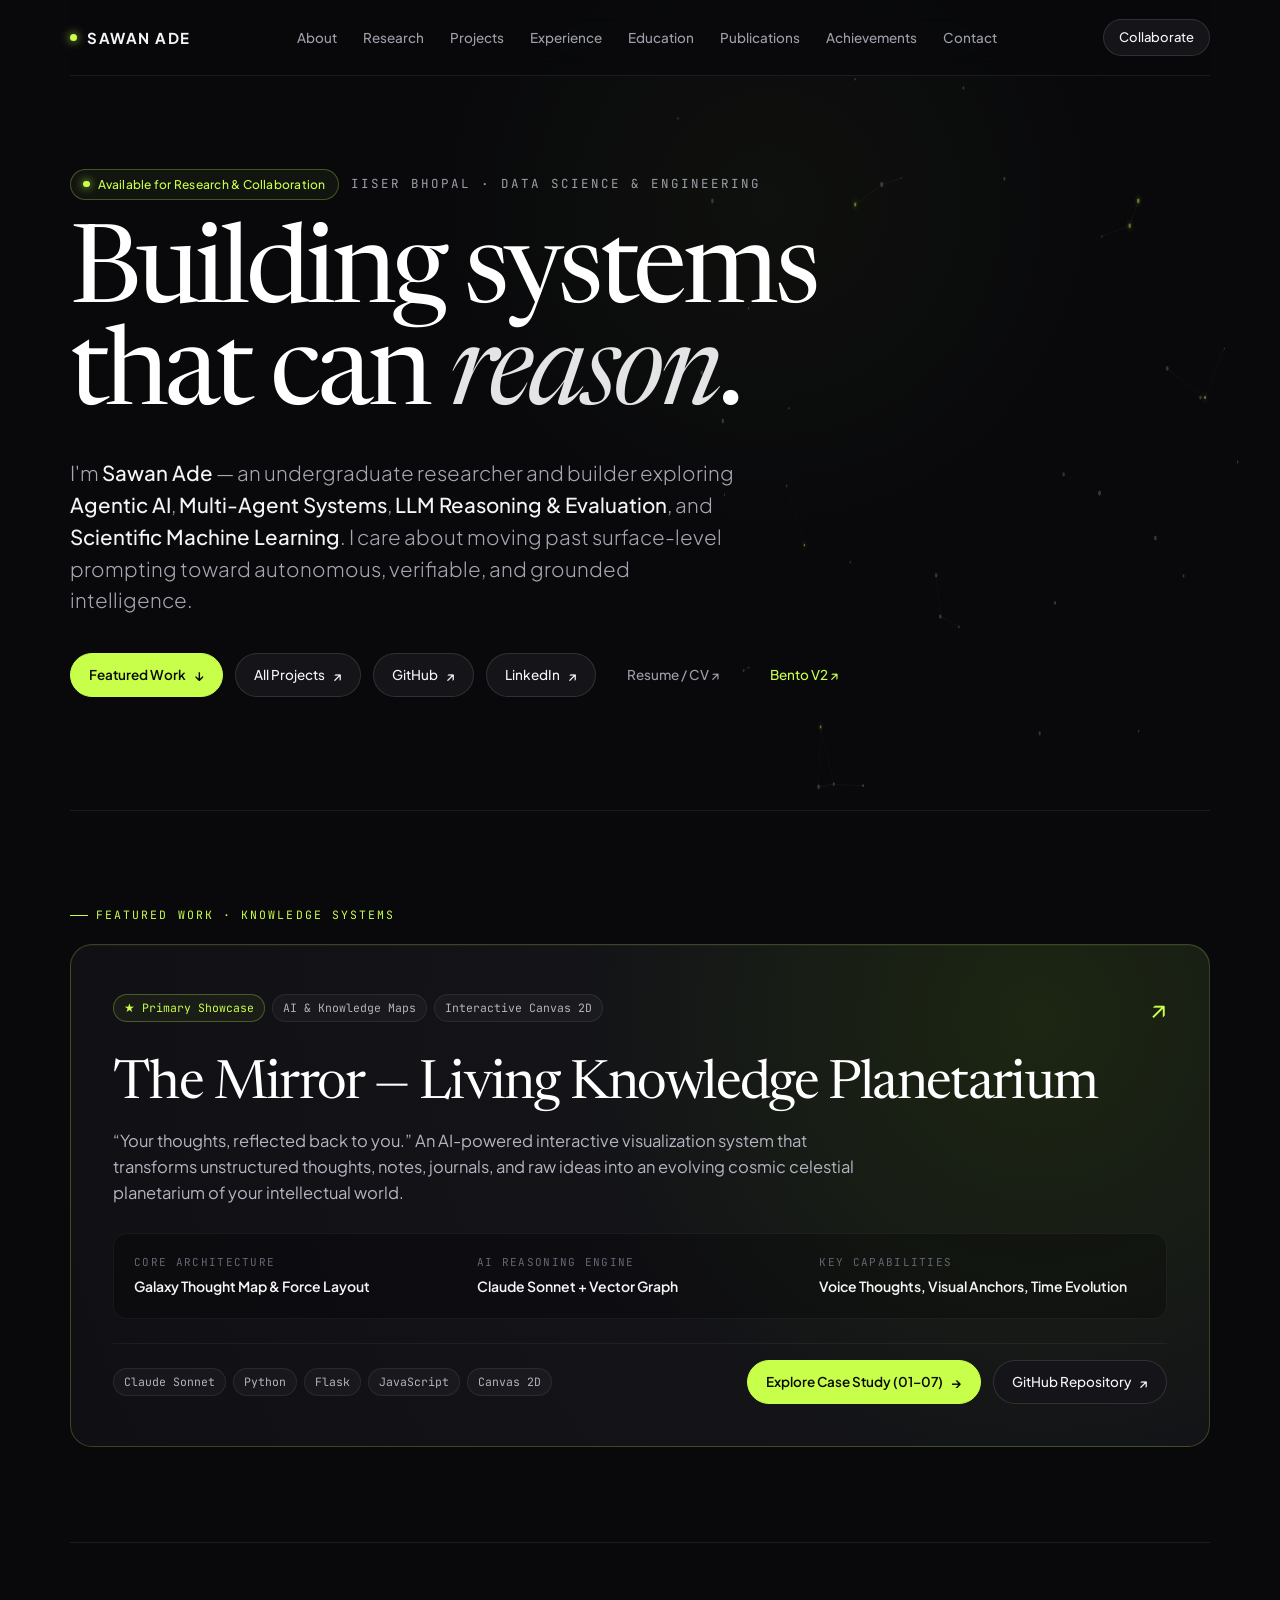
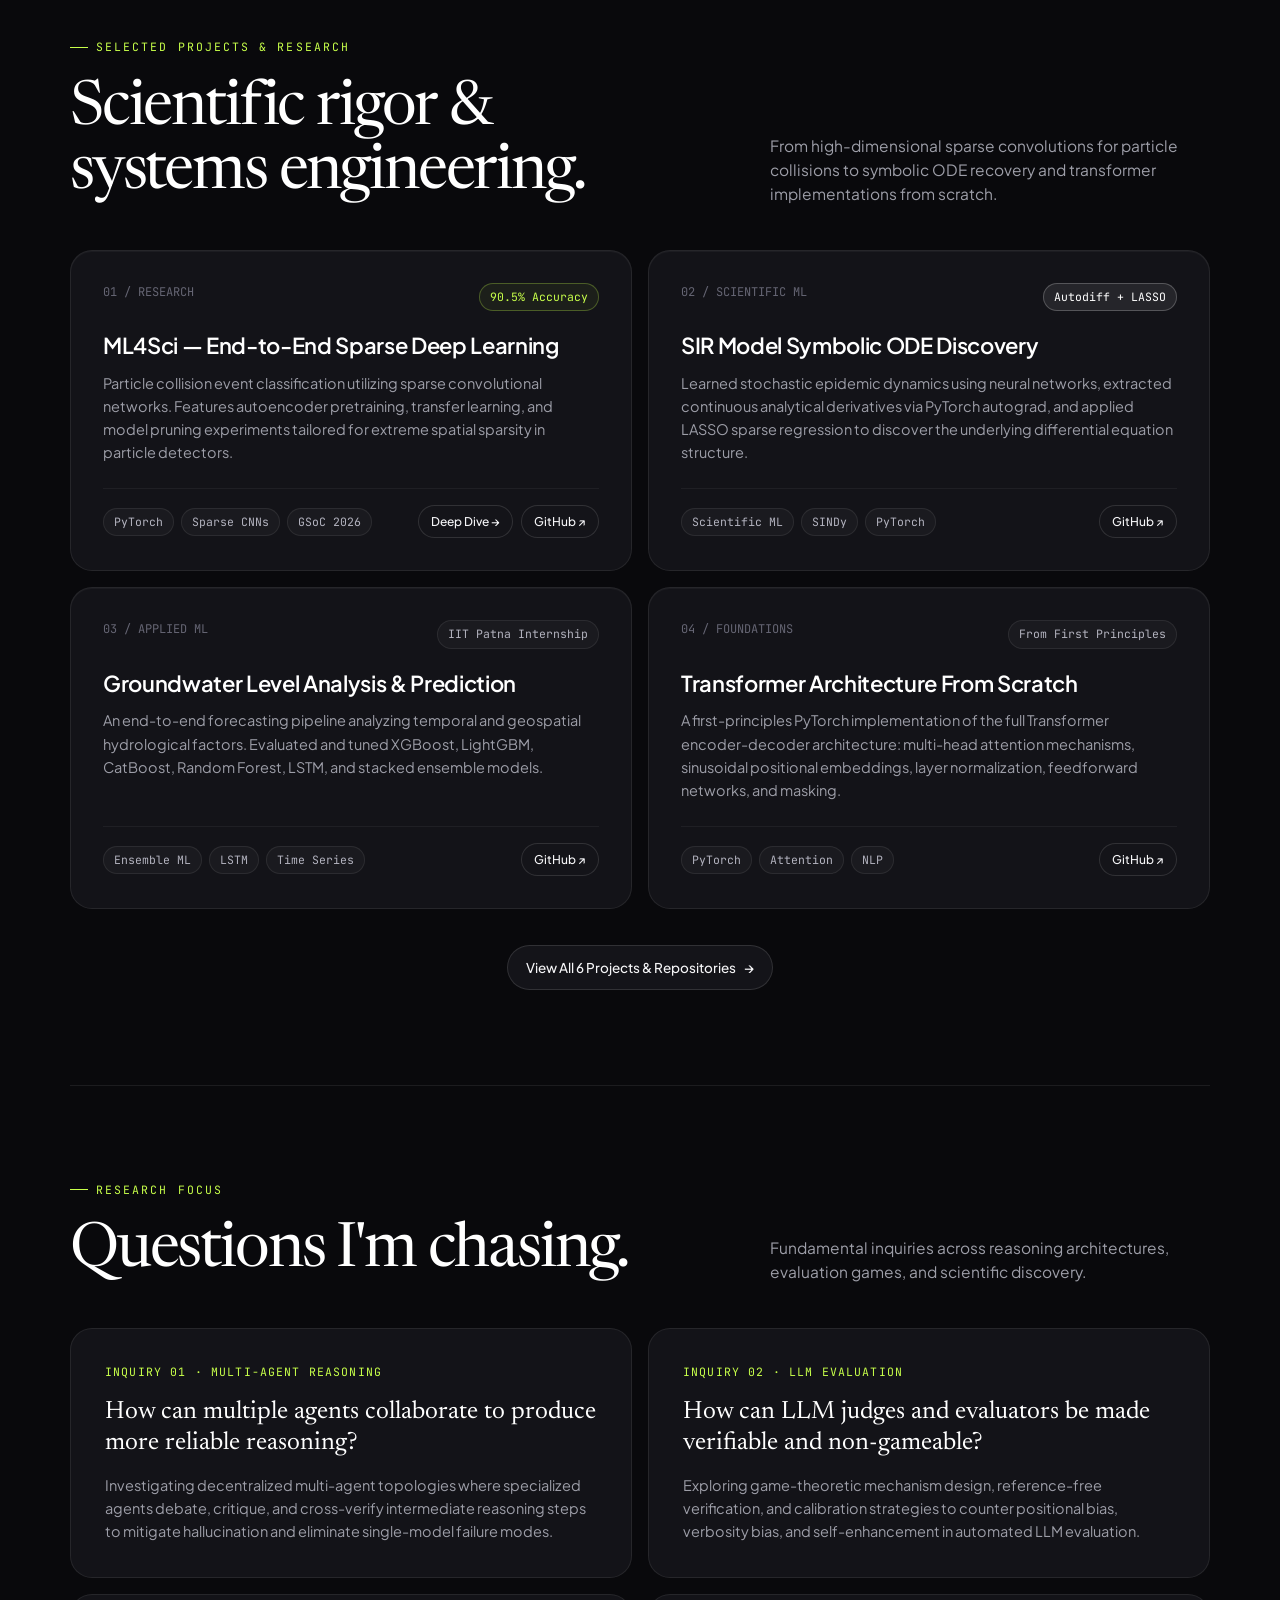
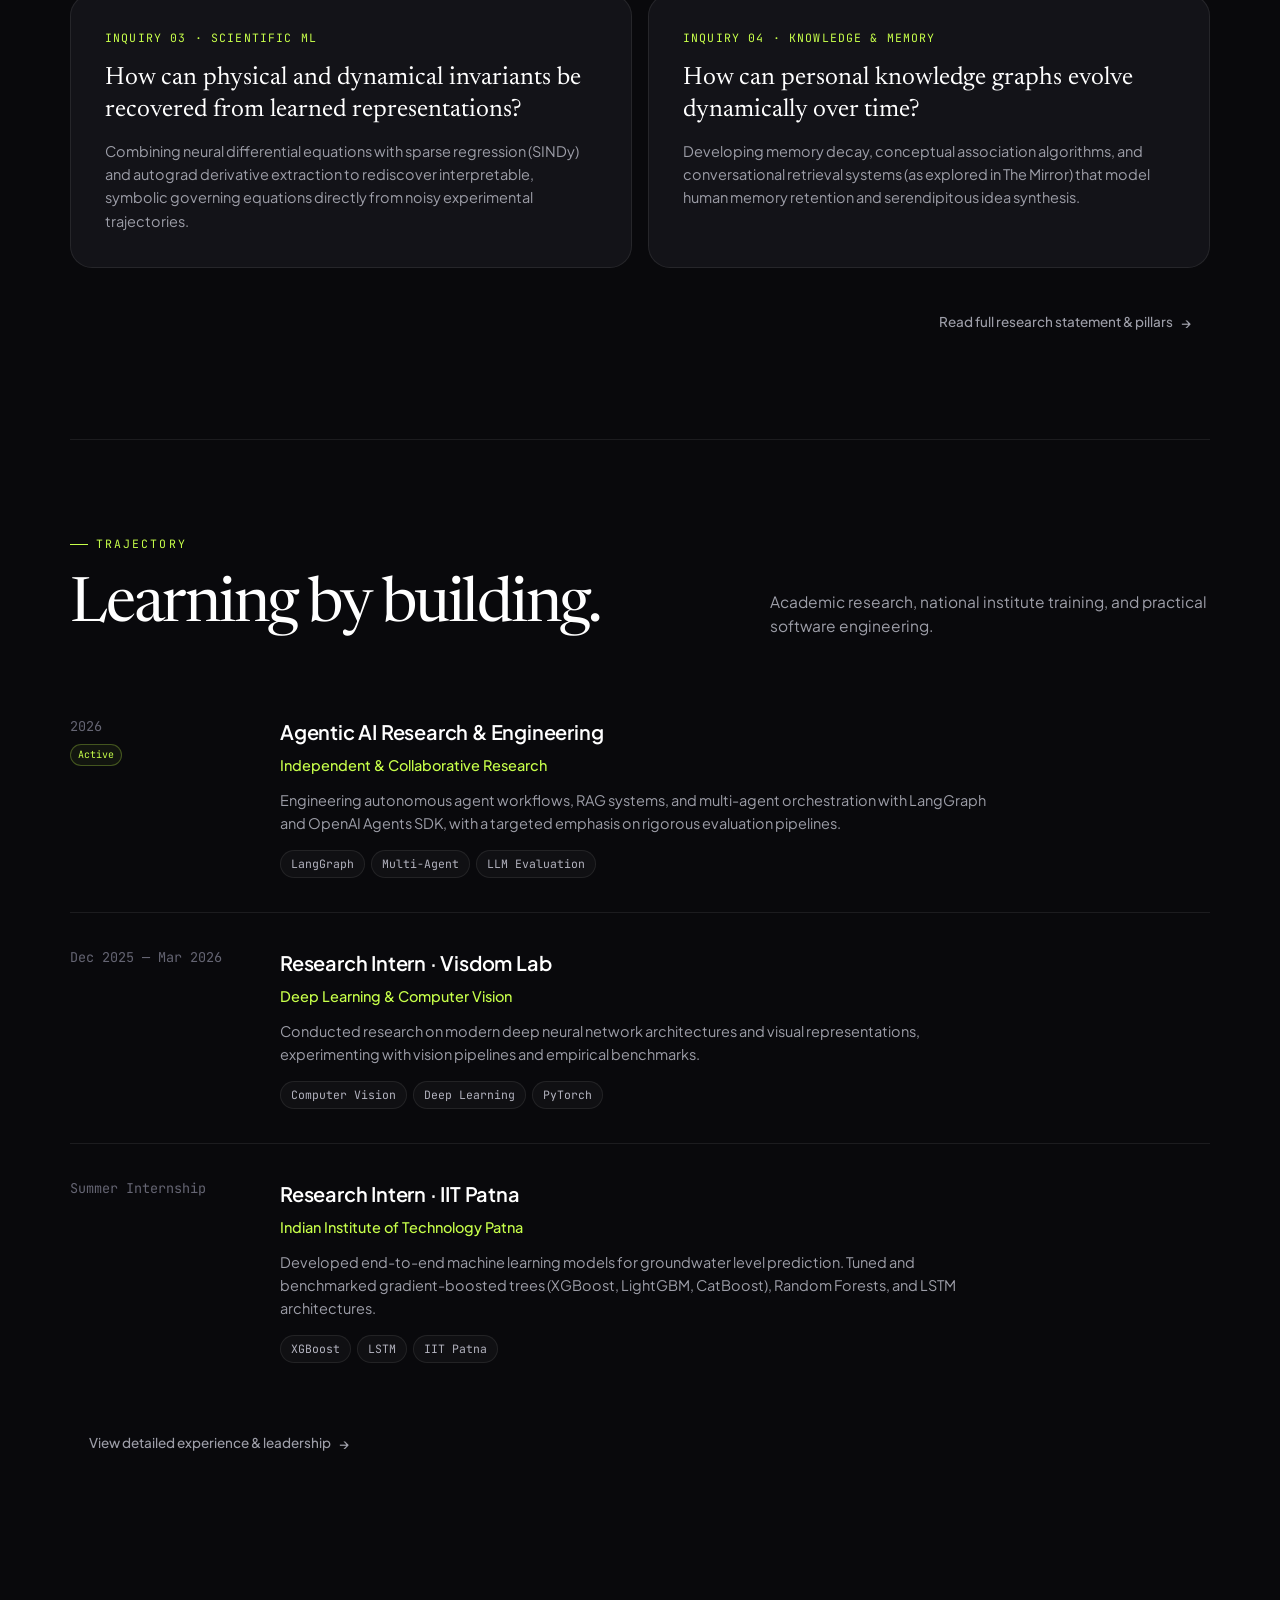
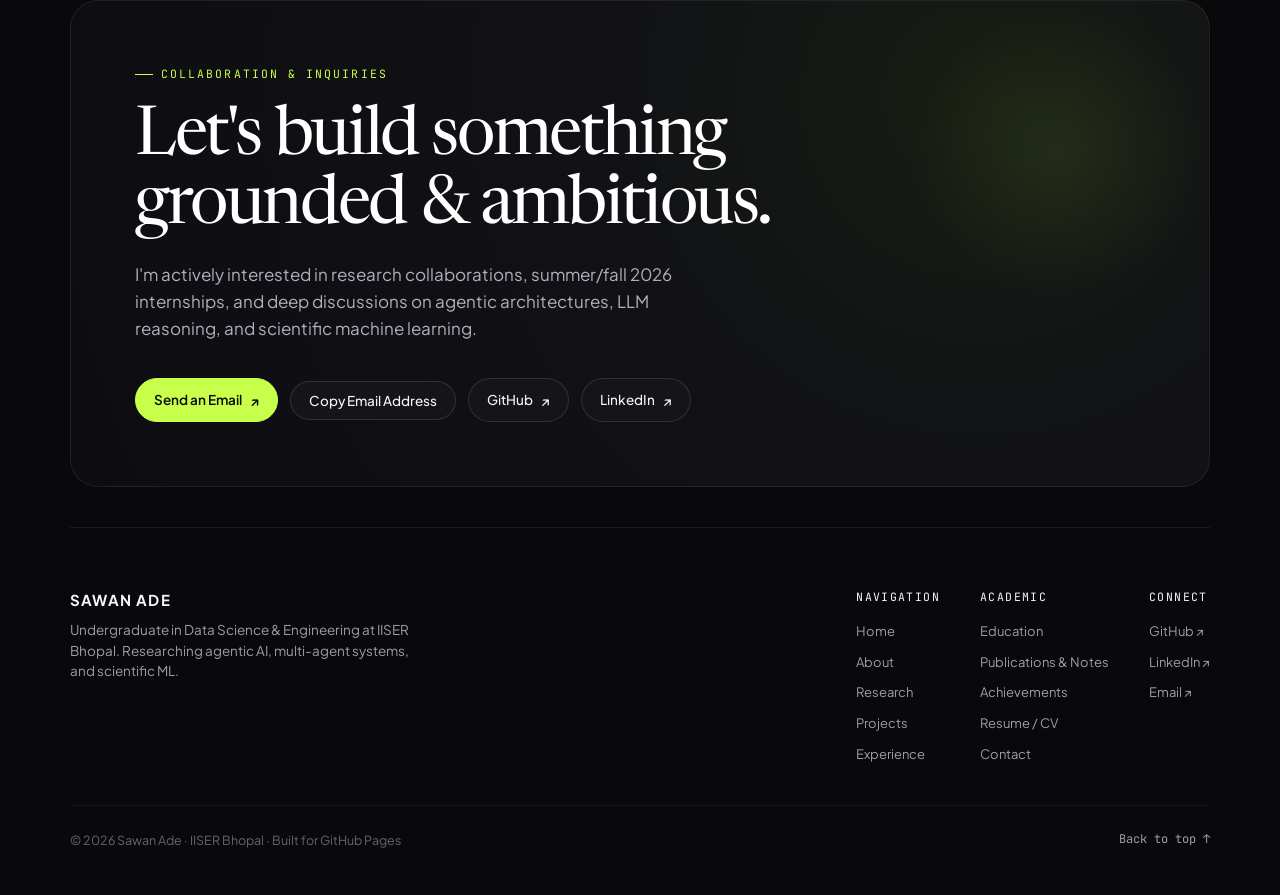
==== commit b216558e: "feat: link to Bento V2 from hero actions" ====
--- a/index.html
+++ b/index.html
@@ -93,6 +93,7 @@
           <a class="btn" href="https://github.com/sawan-ade" target="_blank" rel="noopener">GitHub <span class="btn-arrow">↗</span></a>
           <a class="btn" href="https://www.linkedin.com/in/SawanAde/" target="_blank" rel="noopener">LinkedIn <span class="btn-arrow">↗</span></a>
           <a class="btn subtle" href="resume.html">Resume / CV ↗</a>
+          <a class="btn subtle" href="https://sawan-ade.github.io/portfolio-v2/" target="_blank" rel="noopener" style="color:var(--accent);">Bento V2 ↗</a>
         </div>
       </div>
     </div>
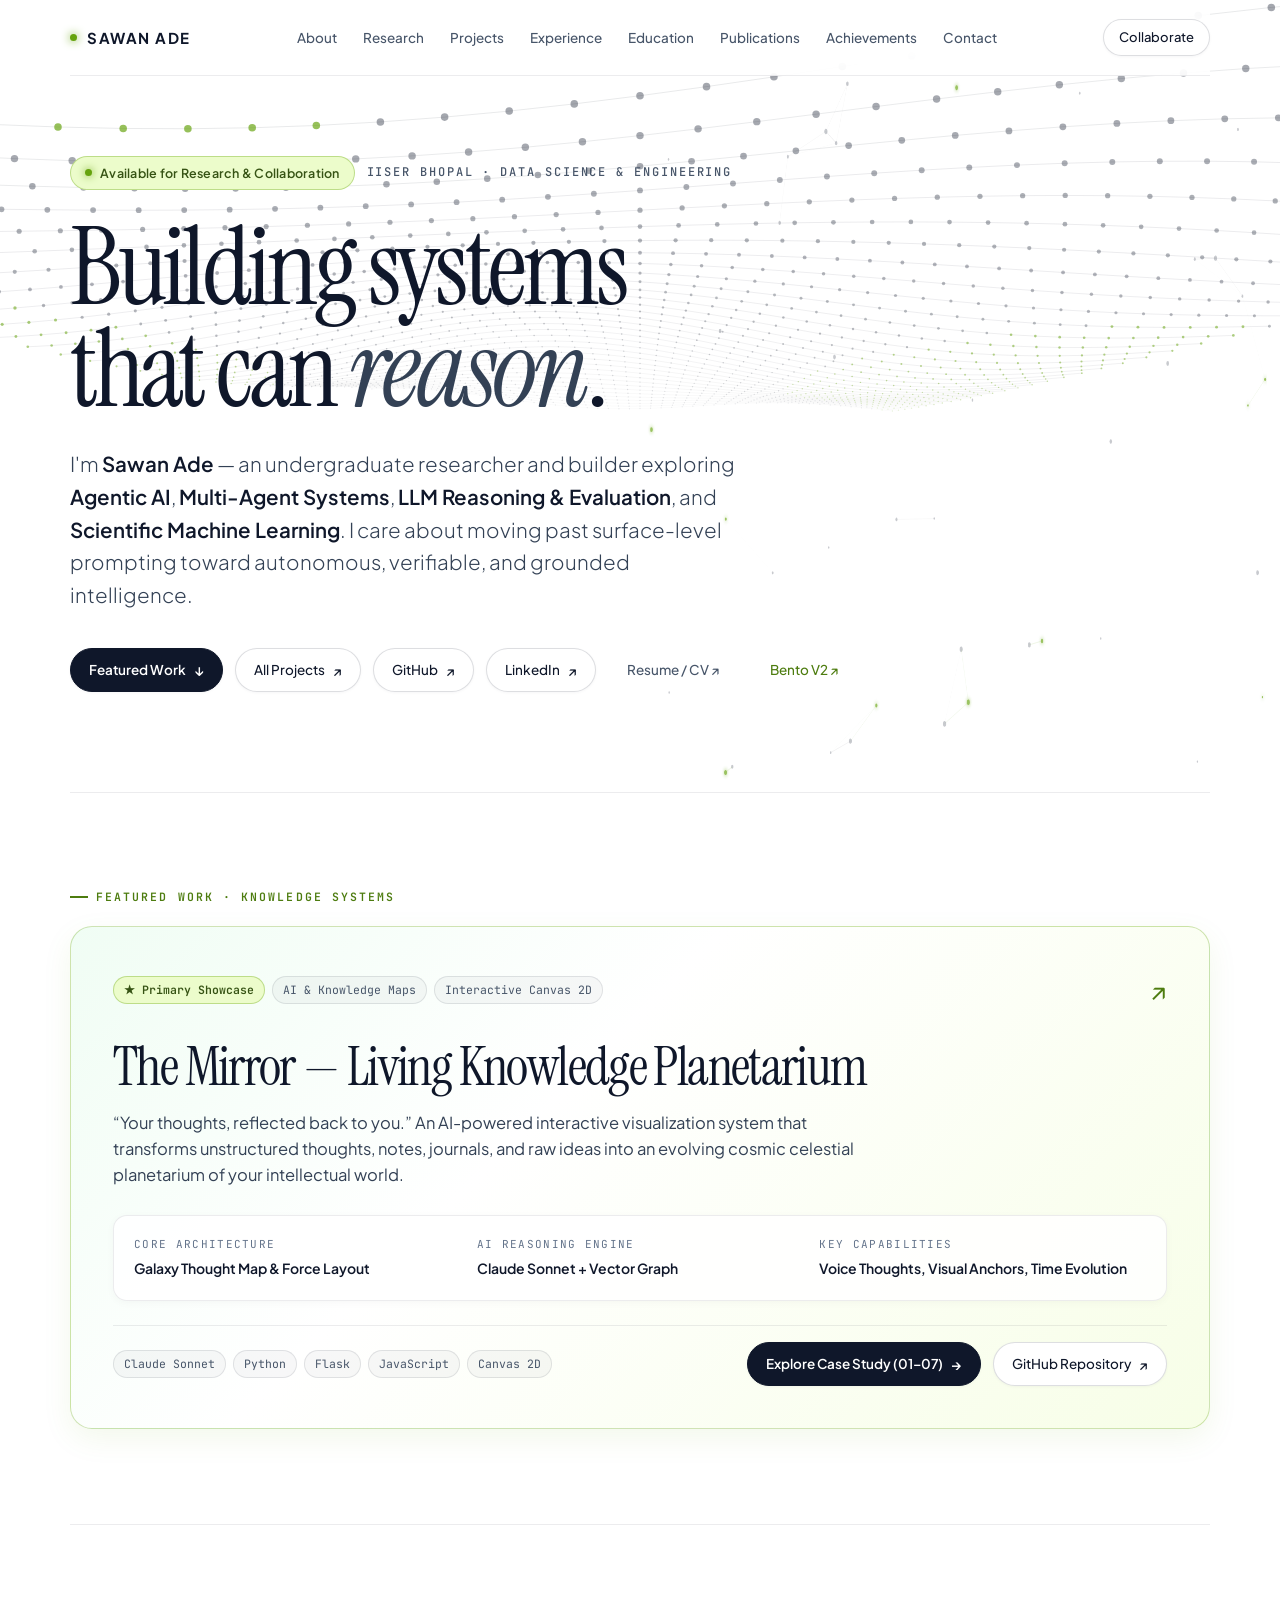
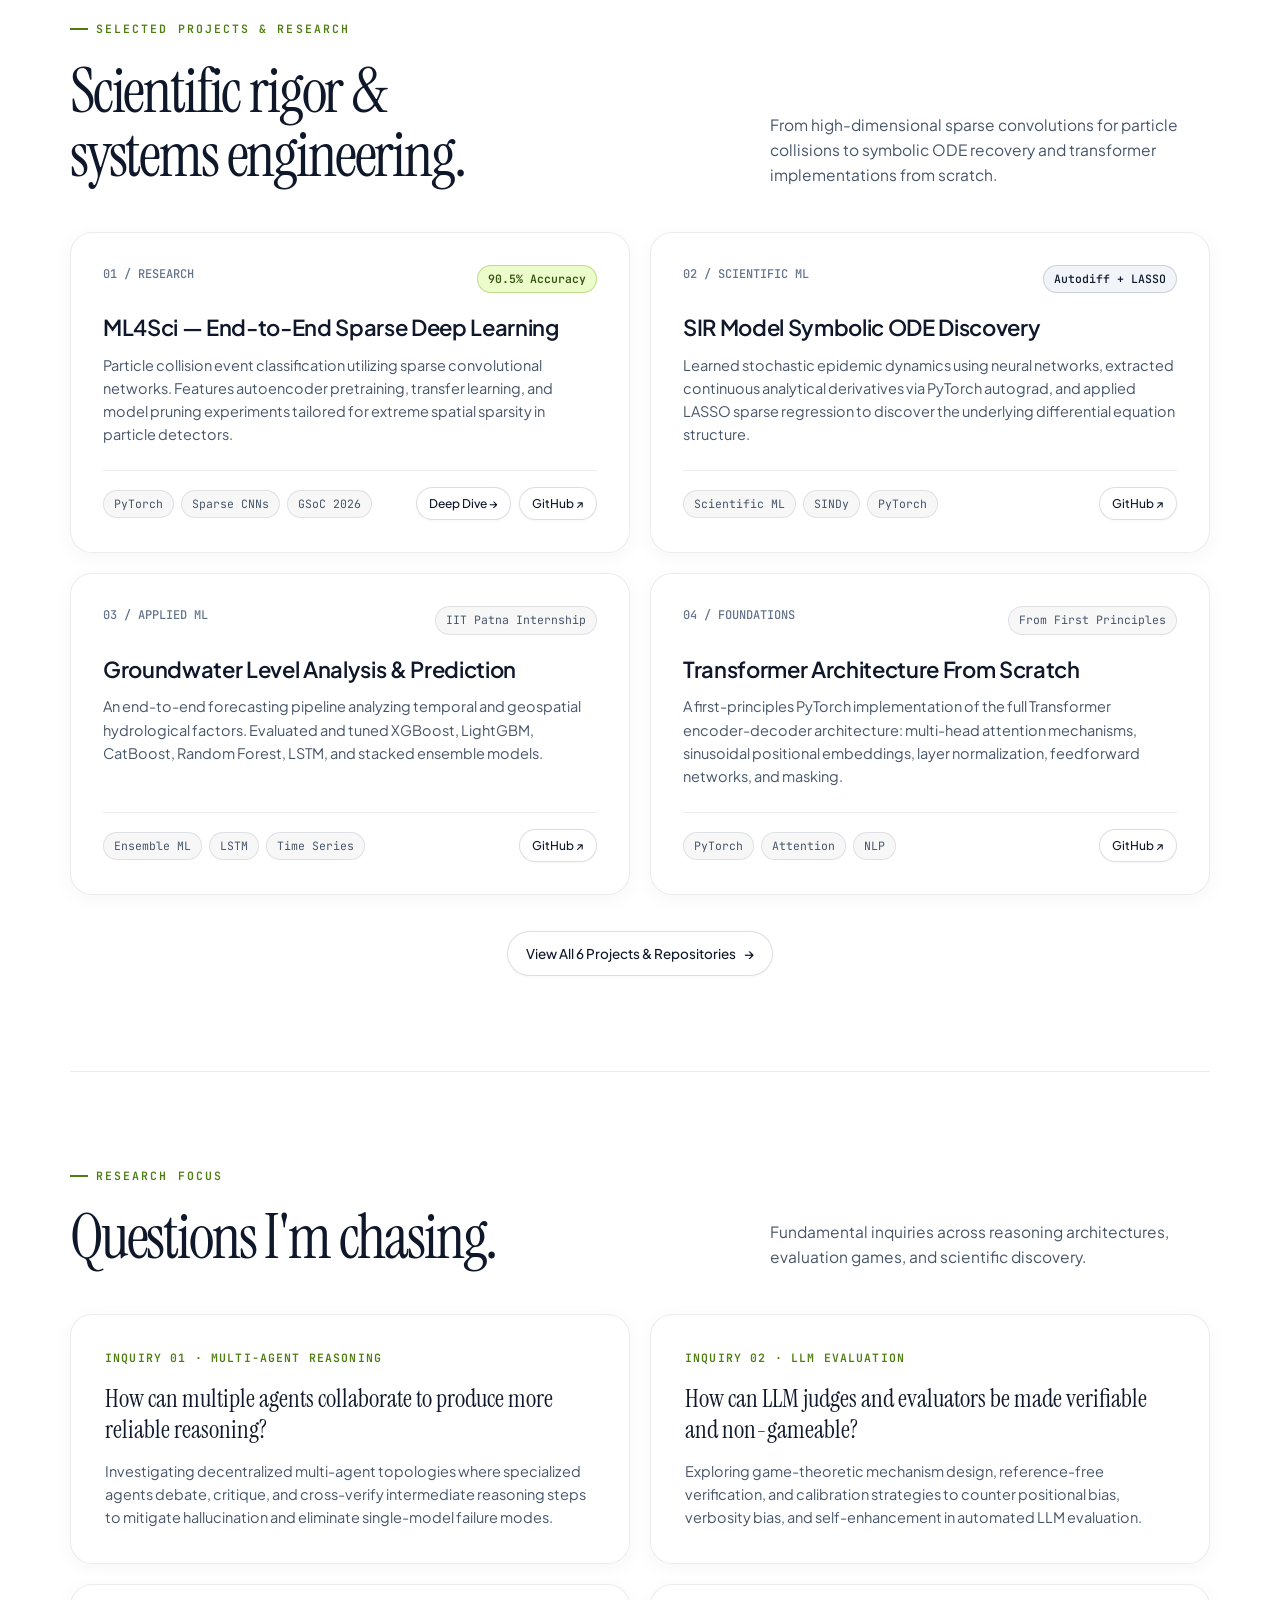
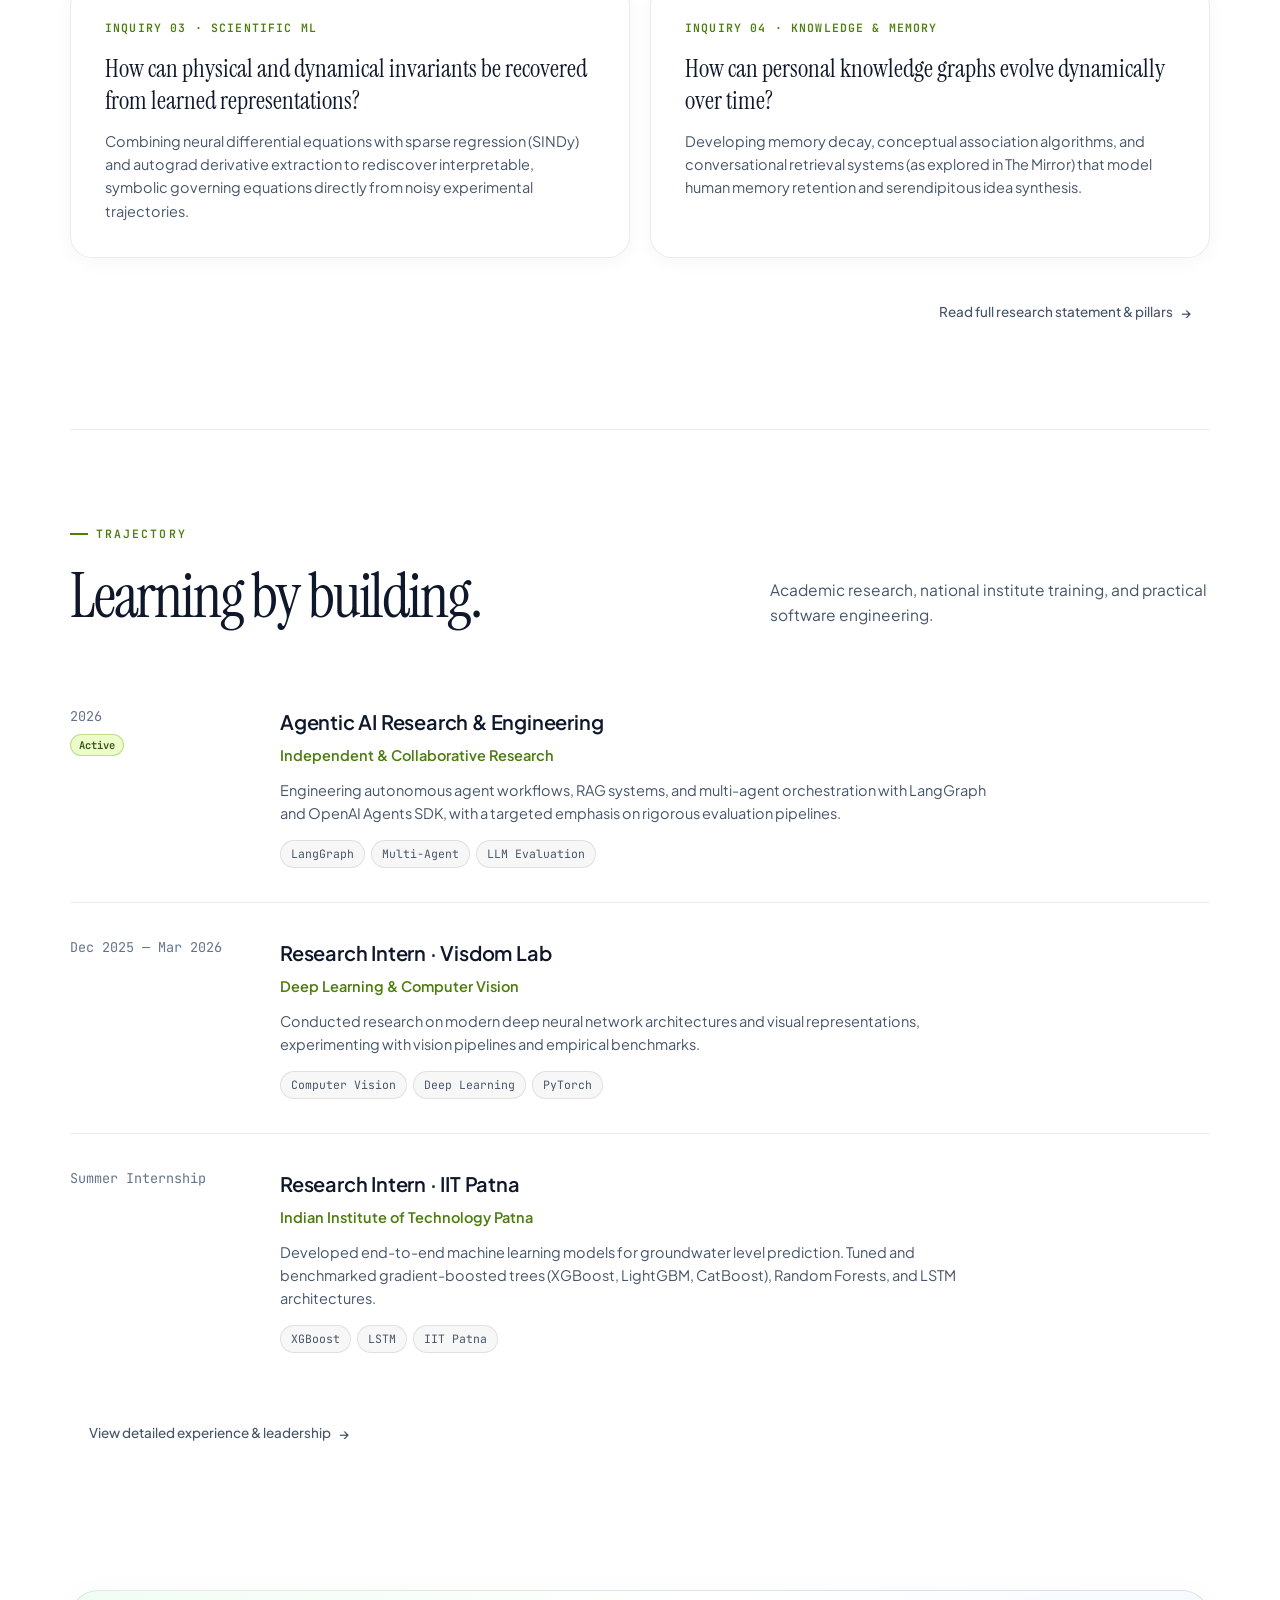
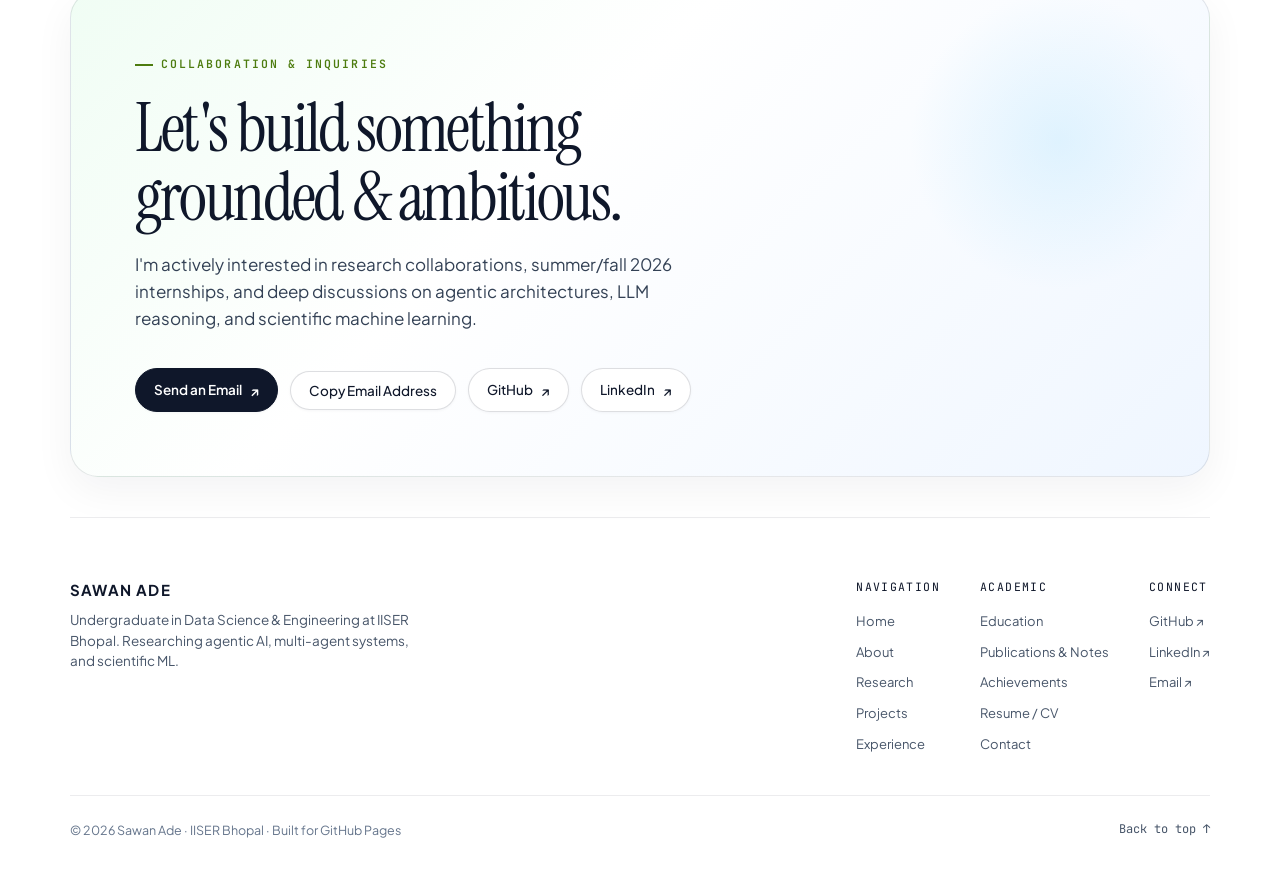
==== commit 5512e74e: "feat: implement 3D Particle Waves on white background, Instrument Serif font, and Bento grid archite" ====
--- a/index.html
+++ b/index.html
@@ -18,11 +18,13 @@
   <!-- Fonts -->
   <link rel="preconnect" href="https://fonts.googleapis.com">
   <link rel="preconnect" href="https://fonts.gstatic.com" crossorigin>
-  <link href="https://fonts.googleapis.com/css2?family=Newsreader:ital,opsz,wght@0,6..72,400;0,6..72,500;0,6..72,600;1,6..72,400&family=Plus+Jakarta+Sans:wght@300;400;500;600;700&family=JetBrains+Mono:wght@400;500&display=swap" rel="stylesheet">
+  <link href="https://fonts.googleapis.com/css2?family=Instrument+Serif:ital@0;1&family=Inter:wght@300;400;500;600;700&family=JetBrains+Mono:ital,wght@0,400;0,500;0,600;1,400&family=Plus+Jakarta+Sans:wght@300;400;500;600;700;800&display=swap" rel="stylesheet">
   
   <link rel="stylesheet" href="style.css">
 </head>
 <body>
+  <!-- 3D Particle Waves Canvas on White Background -->
+  <canvas id="particleWavesCanvas" class="particle-waves-canvas"></canvas>
 
   <div class="shell">
     <!-- Navigation Bar -->
@@ -434,5 +436,6 @@
   </div>
 
   <script src="main.js"></script>
+  <script src="particle-waves.js"></script>
 </body>
 </html>
--- a/style.css
+++ b/style.css
@@ -1,30 +1,32 @@
 /* ==========================================================================
-   SAWAN ADE — PORTFOLIO DESIGN SYSTEM
-   Editorial, Dark Minimal, AI/ML Researcher Aesthetic
+   SAWAN ADE — PORTFOLIO DESIGN SYSTEM (LIGHT MODE + DRIBBLE MESH BACKGROUND)
+   Editorial, Luminous, Modern AI/ML Researcher Aesthetic
    ========================================================================== */
 
 :root {
-  --bg: #09090c;
-  --bg-subtle: #101015;
-  --card: #131318;
-  --card-hover: #181820;
-  --card-inner: #1a1a23;
-  --line: rgba(255, 255, 255, 0.08);
-  --line-strong: rgba(255, 255, 255, 0.16);
-  --line-accent: rgba(199, 255, 74, 0.28);
+  --bg: #ffffff;
+  --bg-subtle: #f8fafc;
+  --card: #ffffff;
+  --card-hover: #ffffff;
+  --card-inner: #f8fafc;
+  --line: rgba(15, 23, 42, 0.08);
+  --line-strong: rgba(15, 23, 42, 0.16);
+  --line-accent: rgba(101, 163, 13, 0.35);
   
-  --text: #f5f5f7;
-  --muted: #9d9ea8;
-  --dim: #656573;
+  --text: #0f172a;
+  --text-main: #0f172a;
+  --muted: #475569;
+  --dim: #64748b;
   
-  --accent: #c7ff4a;
-  --accent-hover: #d8ff6b;
-  --accent-muted: rgba(199, 255, 74, 0.12);
-  --accent-subtle: rgba(199, 255, 74, 0.05);
-  --accent-glow: rgba(199, 255, 74, 0.25);
+  --accent: #4d7c0f;
+  --accent-light: #65a30d;
+  --accent-hover: #3f6212;
+  --accent-muted: rgba(101, 163, 13, 0.12);
+  --accent-subtle: #f7fee7;
+  --accent-glow: rgba(101, 163, 13, 0.2);
   
-  --serif: 'Newsreader', Georgia, 'Times New Roman', serif;
-  --sans: 'Plus Jakarta Sans', -apple-system, BlinkMacSystemFont, 'Segoe UI', Roboto, Helvetica, Arial, sans-serif;
+  --serif: 'Instrument Serif', Georgia, 'Times New Roman', serif;
+  --sans: 'Plus Jakarta Sans', 'Inter', -apple-system, BlinkMacSystemFont, 'Segoe UI', Roboto, Helvetica, Arial, sans-serif;
   --mono: 'JetBrains Mono', 'SF Mono', Consolas, Monaco, monospace;
 
   --radius-lg: 22px;
@@ -52,16 +54,16 @@
   background: var(--bg);
 }
 ::-webkit-scrollbar-thumb {
-  background: #202028;
+  background: #cbd5e1;
   border-radius: 4px;
 }
 ::-webkit-scrollbar-thumb:hover {
-  background: #333340;
+  background: #94a3b8;
 }
 
 html {
   scroll-behavior: smooth;
-  background-color: var(--bg);
+  background-color: #ffffff;
   color: var(--text);
   font-family: var(--sans);
   font-size: 16px;
@@ -70,23 +72,21 @@
   -moz-osx-font-smoothing: grayscale;
 }
 
+/* Clean White Background with 3D Particle Waves Canvas */
 body {
   min-height: 100vh;
-  background: var(--bg);
+  background-color: #ffffff;
   color: var(--text);
   overflow-x: hidden;
   position: relative;
 }
 
-/* Subtle background noise and ambient glow */
-body::before {
-  content: "";
+.particle-waves-canvas {
   position: fixed;
-  top: -20%;
-  left: 30%;
-  width: 60vw;
-  height: 60vw;
-  background: radial-gradient(circle, rgba(199, 255, 74, 0.035) 0%, rgba(9, 9, 12, 0) 70%);
+  top: 0;
+  left: 0;
+  width: 100vw;
+  height: 100vh;
   pointer-events: none;
   z-index: 0;
 }
@@ -144,9 +144,9 @@
   border-bottom: 1px solid var(--line);
   position: sticky;
   top: 0;
-  background: rgba(9, 9, 12, 0.82);
-  backdrop-filter: blur(14px);
-  -webkit-backdrop-filter: blur(14px);
+  background: rgba(255, 255, 255, 0.85);
+  backdrop-filter: blur(16px);
+  -webkit-backdrop-filter: blur(16px);
   z-index: 100;
   transition: border-color var(--transition-fast);
 }
@@ -165,8 +165,8 @@
   width: 7px;
   height: 7px;
   border-radius: 50%;
-  background: var(--accent);
-  box-shadow: 0 0 10px var(--accent);
+  background: var(--accent-light);
+  box-shadow: 0 0 10px var(--accent-light);
 }
 
 .links {
@@ -185,11 +185,12 @@
 }
 
 .links a:hover {
-  color: #ffffff;
+  color: var(--text);
 }
 
 .links a.active {
   color: var(--text);
+  font-weight: 600;
 }
 
 .links a.active::after {
@@ -198,7 +199,7 @@
   bottom: -2px;
   left: 0;
   width: 100%;
-  height: 1.5px;
+  height: 2px;
   background: var(--accent);
   border-radius: 1px;
 }
@@ -221,7 +222,8 @@
   padding: 6px 10px;
   border-radius: var(--radius-sm);
   border: 1px solid var(--line);
-  background: var(--card);
+  background: #ffffff;
+  box-shadow: 0 1px 3px rgba(0,0,0,0.05);
 }
 
 /* Mobile Drawer */
@@ -231,14 +233,14 @@
   right: -100%;
   width: min(340px, 85vw);
   height: 100vh;
-  background: #0d0d12;
+  background: #ffffff;
   border-left: 1px solid var(--line);
   z-index: 200;
   padding: 24px;
   display: flex;
   flex-direction: column;
   transition: right var(--transition-smooth);
-  box-shadow: -10px 0 30px rgba(0,0,0,0.7);
+  box-shadow: -10px 0 30px rgba(15, 23, 42, 0.12);
 }
 
 .mobile-drawer.open {
@@ -248,7 +250,7 @@
 .drawer-backdrop {
   position: fixed;
   inset: 0;
-  background: rgba(0, 0, 0, 0.6);
+  background: rgba(15, 23, 42, 0.4);
   backdrop-filter: blur(4px);
   z-index: 199;
   opacity: 0;
@@ -297,7 +299,7 @@
 }
 
 .drawer-links a:hover, .drawer-links a.active {
-  background: var(--card);
+  background: var(--bg-subtle);
   color: var(--text);
 }
 
@@ -305,7 +307,7 @@
   font-family: var(--mono);
   font-size: 11px;
   color: var(--accent);
-  opacity: 0.8;
+  font-weight: 600;
 }
 
 .drawer-footer {
@@ -317,7 +319,7 @@
    HERO & GENERAL SECTIONS
    ========================================================================== */
 .hero {
-  min-height: calc(90vh - 76px);
+  min-height: calc(88vh - 76px);
   display: flex;
   align-items: center;
   padding: 70px 0 90px;
@@ -331,7 +333,7 @@
   width: 55%;
   height: 100%;
   pointer-events: none;
-  opacity: 0.45;
+  opacity: 0.65;
   z-index: 0;
 }
 
@@ -354,37 +356,38 @@
   display: inline-flex;
   align-items: center;
   gap: 8px;
-  padding: 5px 12px;
+  padding: 6px 14px;
   border-radius: var(--radius-full);
-  background: var(--accent-subtle);
-  border: 1px solid var(--line-accent);
-  color: var(--accent);
-  font-size: 12px;
-  font-weight: 500;
+  background: #ecfccb;
+  border: 1px solid rgba(101, 163, 13, 0.35);
+  color: #365314;
+  font-size: 12.5px;
+  font-weight: 600;
   letter-spacing: 0.02em;
 }
 
 .pulse-dot {
-  width: 6.5px;
-  height: 6.5px;
+  width: 7px;
+  height: 7px;
   border-radius: 50%;
-  background: var(--accent);
-  box-shadow: 0 0 8px var(--accent);
+  background: #65a30d;
+  box-shadow: 0 0 8px #65a30d;
   animation: pulse 2s infinite ease-in-out;
 }
 
 @keyframes pulse {
   0% { transform: scale(0.95); opacity: 0.7; }
-  50% { transform: scale(1.2); opacity: 1; box-shadow: 0 0 12px var(--accent); }
+  50% { transform: scale(1.2); opacity: 1; box-shadow: 0 0 12px #65a30d; }
   100% { transform: scale(0.95); opacity: 0.7; }
 }
 
 .kicker {
-  font-size: 12.5px;
+  font-size: 12px;
   letter-spacing: 0.16em;
   text-transform: uppercase;
   color: var(--muted);
   font-family: var(--mono);
+  font-weight: 500;
 }
 
 /* Headings */
@@ -395,26 +398,26 @@
   line-height: 0.94;
   letter-spacing: -0.04em;
   margin: 0 0 28px;
-  color: #ffffff;
+  color: #0f172a;
 }
 
 h1 .italic-word {
   font-style: italic;
   font-weight: 400;
-  color: #e4e4e7;
+  color: #334155;
 }
 
 .hero p {
   max-width: 680px;
-  color: #a7a7b3;
+  color: #334155;
   font-size: clamp(17px, 2.2vw, 20.5px);
-  line-height: 1.55;
+  line-height: 1.6;
   font-weight: 300;
 }
 
 .hero p strong {
-  color: var(--text);
-  font-weight: 500;
+  color: #0f172a;
+  font-weight: 600;
 }
 
 /* Buttons */
@@ -431,48 +434,52 @@
   align-items: center;
   justify-content: center;
   gap: 8px;
-  border: 1px solid rgba(255, 255, 255, 0.12);
+  border: 1px solid rgba(15, 23, 42, 0.14);
   padding: 10px 18px;
   border-radius: var(--radius-full);
-  background: #141419;
+  background: #ffffff;
   font-size: 13.5px;
   font-weight: 500;
-  color: var(--text);
+  color: #0f172a;
   transition: all var(--transition-fast);
   cursor: pointer;
   white-space: nowrap;
+  box-shadow: 0 1px 3px rgba(15, 23, 42, 0.04);
 }
 
 .btn:hover {
-  background: #1b1b22;
-  border-color: rgba(255, 255, 255, 0.28);
+  background: #f1f5f9;
+  border-color: rgba(15, 23, 42, 0.28);
+  transform: translateY(-1.5px);
+  color: #0f172a;
+  box-shadow: 0 4px 12px rgba(15, 23, 42, 0.06);
+}
+
+.btn.main {
+  background: #0f172a;
+  border-color: #0f172a;
+  color: #ffffff;
+  font-weight: 600;
+}
+
+.btn.main:hover {
+  background: #1e293b;
+  border-color: #1e293b;
+  box-shadow: 0 6px 20px rgba(15, 23, 42, 0.2);
   transform: translateY(-1.5px);
   color: #ffffff;
-}
-
-.btn.main {
-  background: var(--accent);
-  border-color: var(--accent);
-  color: #0b0c08;
-  font-weight: 600;
-}
-
-.btn.main:hover {
-  background: var(--accent-hover);
-  border-color: var(--accent-hover);
-  box-shadow: 0 0 20px rgba(199, 255, 74, 0.35);
-  transform: translateY(-1.5px);
 }
 
 .btn.subtle {
   background: transparent;
   border-color: transparent;
   color: var(--muted);
+  box-shadow: none;
 }
 
 .btn.subtle:hover {
   color: var(--text);
-  background: rgba(255, 255, 255, 0.05);
+  background: rgba(15, 23, 42, 0.05);
 }
 
 .btn-arrow {
@@ -510,6 +517,7 @@
   color: var(--accent);
   margin-bottom: 20px;
   font-family: var(--mono);
+  font-weight: 600;
   display: flex;
   align-items: center;
   gap: 8px;
@@ -519,7 +527,7 @@
   content: "";
   display: inline-block;
   width: 18px;
-  height: 1px;
+  height: 2px;
   background: var(--accent);
 }
 
@@ -538,14 +546,14 @@
   line-height: 1.04;
   margin: 0;
   letter-spacing: -0.035em;
-  color: #ffffff;
+  color: #0f172a;
 }
 
 .section-head p {
   max-width: 440px;
   color: var(--muted);
   font-size: 15.5px;
-  line-height: 1.55;
+  line-height: 1.6;
   margin: 0;
 }
 
@@ -555,20 +563,34 @@
 .grid {
   display: grid;
   grid-template-columns: repeat(2, 1fr);
-  gap: 16px;
+  gap: 20px;
 }
 
 .grid-3 {
   display: grid;
   grid-template-columns: repeat(3, 1fr);
-  gap: 16px;
+  gap: 20px;
 }
 
 .grid-1 {
   display: grid;
   grid-template-columns: 1fr;
-  gap: 16px;
-}
+  gap: 20px;
+}
+
+.bento-grid {
+  display: grid;
+  grid-template-columns: repeat(12, 1fr);
+  gap: 20px;
+}
+
+.bento-col-12 { grid-column: span 12; }
+.bento-col-8  { grid-column: span 8; }
+.bento-col-7  { grid-column: span 7; }
+.bento-col-6  { grid-column: span 6; }
+.bento-col-5  { grid-column: span 5; }
+.bento-col-4  { grid-column: span 4; }
+.bento-col-3  { grid-column: span 3; }
 
 .card {
   background: var(--card);
@@ -580,14 +602,13 @@
   flex-direction: column;
   position: relative;
   overflow: hidden;
-  box-shadow: inset 0 1px 0 rgba(255, 255, 255, 0.04);
+  box-shadow: 0 4px 20px rgba(15, 23, 42, 0.04), inset 0 1px 0 rgba(255, 255, 255, 0.9);
 }
 
 .card:hover {
   transform: translateY(-4px);
-  border-color: rgba(255, 255, 255, 0.2);
-  background: var(--card-hover);
-  box-shadow: 0 16px 36px rgba(0, 0, 0, 0.45), inset 0 1px 0 rgba(255, 255, 255, 0.08);
+  border-color: rgba(15, 23, 42, 0.18);
+  box-shadow: 0 16px 36px rgba(15, 23, 42, 0.08);
 }
 
 .card-top {
@@ -601,6 +622,7 @@
   font-family: var(--mono);
   font-size: 12px;
   color: var(--dim);
+  font-weight: 500;
 }
 
 .card-arrow {
@@ -617,7 +639,7 @@
   font-size: 22px;
   font-weight: 600;
   margin: 0 0 12px;
-  color: #ffffff;
+  color: #0f172a;
   letter-spacing: -0.015em;
   line-height: 1.3;
 }
@@ -642,24 +664,25 @@
   flex-wrap: wrap;
   gap: 12px;
   padding-top: 16px;
-  border-top: 1px solid rgba(255, 255, 255, 0.05);
+  border-top: 1px solid var(--line);
 }
 
 /* Feature Card (The Mirror / Major Hero items) */
 .card.feature {
   grid-column: span 2;
-  background: radial-gradient(circle at 85% 15%, #1c2612 0%, #131318 45%, #0f0f14 100%);
-  border-color: rgba(199, 255, 74, 0.22);
+  background: linear-gradient(135deg, #f0fdf4 0%, #ffffff 40%, #f7fee7 100%);
+  border-color: rgba(101, 163, 13, 0.3);
   min-height: 380px;
   padding: 42px;
   display: flex;
   flex-direction: column;
   justify-content: space-between;
+  box-shadow: 0 10px 30px rgba(101, 163, 13, 0.08);
 }
 
 .card.feature:hover {
-  border-color: rgba(199, 255, 74, 0.45);
-  box-shadow: 0 18px 45px rgba(199, 255, 74, 0.08);
+  border-color: rgba(101, 163, 13, 0.5);
+  box-shadow: 0 18px 45px rgba(101, 163, 13, 0.12);
 }
 
 .feature-tag-row {
@@ -676,11 +699,12 @@
   line-height: 1.05;
   letter-spacing: -0.03em;
   margin-bottom: 14px;
+  color: #0f172a;
 }
 
 .feature-content p {
   font-size: 16.5px;
-  color: #b5b5c2;
+  color: #334155;
   max-width: 780px;
   margin-bottom: 26px;
 }
@@ -691,9 +715,10 @@
   gap: 16px;
   margin: 24px 0;
   padding: 20px;
-  background: rgba(0, 0, 0, 0.25);
+  background: rgba(255, 255, 255, 0.85);
   border-radius: var(--radius-md);
-  border: 1px solid rgba(255, 255, 255, 0.05);
+  border: 1px solid var(--line);
+  box-shadow: 0 2px 8px rgba(15, 23, 42, 0.03);
 }
 
 .feature-stat-label {
@@ -708,7 +733,7 @@
 .feature-stat-val {
   font-size: 14px;
   font-weight: 600;
-  color: var(--text);
+  color: #0f172a;
 }
 
 /* Tags & Meta */
@@ -722,24 +747,26 @@
 .tag {
   font-size: 11.5px;
   font-family: var(--mono);
-  color: #b3b3bf;
-  border: 1px solid var(--line);
-  background: rgba(255, 255, 255, 0.03);
+  color: #475569;
+  border: 1px solid rgba(15, 23, 42, 0.1);
+  background: rgba(15, 23, 42, 0.03);
   border-radius: var(--radius-full);
   padding: 4px 10px;
   white-space: nowrap;
 }
 
 .tag.accent {
-  color: var(--accent);
-  border-color: var(--line-accent);
-  background: var(--accent-subtle);
+  color: #365314;
+  border-color: rgba(101, 163, 13, 0.35);
+  background: #ecfccb;
+  font-weight: 600;
 }
 
 .tag.highlight {
-  color: #ffffff;
-  border-color: rgba(255, 255, 255, 0.22);
-  background: rgba(255, 255, 255, 0.08);
+  color: #0f172a;
+  border-color: rgba(15, 23, 42, 0.16);
+  background: #f1f5f9;
+  font-weight: 500;
 }
 
 /* ==========================================================================
@@ -771,19 +798,20 @@
 
 .role-period .present-badge {
   display: inline-block;
-  padding: 2px 7px;
-  font-size: 10px;
+  padding: 2px 8px;
+  font-size: 10.5px;
   border-radius: var(--radius-full);
-  background: var(--accent-subtle);
-  color: var(--accent);
-  border: 1px solid var(--line-accent);
+  background: #ecfccb;
+  color: #365314;
+  border: 1px solid rgba(101, 163, 13, 0.35);
   margin-top: 6px;
+  font-weight: 600;
 }
 
 .role-content h3 {
   font-size: 20px;
   font-weight: 600;
-  color: #ffffff;
+  color: #0f172a;
   margin: 0 0 6px;
   letter-spacing: -0.01em;
 }
@@ -792,7 +820,7 @@
   font-size: 14.5px;
   color: var(--accent);
   margin-bottom: 12px;
-  font-weight: 500;
+  font-weight: 600;
 }
 
 .role-content p {
@@ -835,27 +863,29 @@
   padding: 10px 15px;
   border: 1px solid var(--line);
   border-radius: var(--radius-md);
-  color: #cccccc;
-  background: var(--card);
+  color: #334155;
+  background: #ffffff;
   font-size: 13.5px;
   transition: all var(--transition-fast);
   display: inline-flex;
   align-items: center;
   gap: 8px;
+  box-shadow: 0 1px 3px rgba(15, 23, 42, 0.03);
 }
 
 .skill:hover {
-  border-color: rgba(255, 255, 255, 0.25);
-  background: var(--card-hover);
-  color: #ffffff;
+  border-color: rgba(15, 23, 42, 0.22);
+  background: #ffffff;
+  color: #0f172a;
   transform: translateY(-2px);
+  box-shadow: 0 4px 12px rgba(15, 23, 42, 0.06);
 }
 
 .skill-indicator {
   width: 5px;
   height: 5px;
   border-radius: 50%;
-  background: var(--accent);
+  background: var(--accent-light);
 }
 
 /* ==========================================================================
@@ -868,12 +898,13 @@
   padding: 34px;
   position: relative;
   transition: all var(--transition-smooth);
+  box-shadow: 0 4px 20px rgba(15, 23, 42, 0.04);
 }
 
 .inquiry-card:hover {
-  border-color: rgba(199, 255, 74, 0.3);
+  border-color: rgba(101, 163, 13, 0.4);
   transform: translateY(-3px);
-  box-shadow: 0 14px 34px rgba(0, 0, 0, 0.4);
+  box-shadow: 0 14px 34px rgba(15, 23, 42, 0.08);
 }
 
 .inquiry-id {
@@ -885,6 +916,7 @@
   display: flex;
   align-items: center;
   gap: 8px;
+  font-weight: 600;
 }
 
 .inquiry-card h3 {
@@ -892,7 +924,7 @@
   font-size: 25px;
   font-weight: 400;
   line-height: 1.25;
-  color: #ffffff;
+  color: #0f172a;
   margin-bottom: 14px;
 }
 
@@ -918,12 +950,12 @@
   line-height: 0.96;
   letter-spacing: -0.04em;
   margin: 16px 0 24px;
-  color: #ffffff;
+  color: #0f172a;
 }
 
 .deep-dive-lead {
   font-size: 20px;
-  color: #b2b2be;
+  color: #334155;
   max-width: 820px;
   line-height: 1.55;
   margin-bottom: 34px;
@@ -933,7 +965,7 @@
 .study-nav {
   position: sticky;
   top: 76px;
-  background: rgba(9, 9, 12, 0.92);
+  background: rgba(255, 255, 255, 0.9);
   backdrop-filter: blur(12px);
   border-bottom: 1px solid var(--line);
   z-index: 90;
@@ -966,6 +998,7 @@
   color: var(--accent);
   letter-spacing: 0.16em;
   margin-bottom: 10px;
+  font-weight: 600;
 }
 
 .study-section h3 {
@@ -974,10 +1007,11 @@
   font-weight: 400;
   margin-bottom: 22px;
   letter-spacing: -0.02em;
+  color: #0f172a;
 }
 
 .study-section p {
-  color: #a4a4b0;
+  color: #334155;
   font-size: 16px;
   line-height: 1.7;
   margin-bottom: 20px;
@@ -985,11 +1019,12 @@
 }
 
 .diagram-box {
-  background: var(--card);
+  background: #ffffff;
   border: 1px solid var(--line);
   border-radius: var(--radius-lg);
   padding: 34px;
   margin: 28px 0;
+  box-shadow: 0 4px 16px rgba(15, 23, 42, 0.04);
 }
 
 .spec-table {
@@ -1014,20 +1049,21 @@
 }
 
 .spec-table td {
-  color: var(--text);
+  color: #0f172a;
 }
 
 /* ==========================================================================
    CALL TO ACTION & CONTACT
    ========================================================================== */
 .cta-box {
-  border: 1px solid var(--line);
+  border: 1px solid rgba(15, 23, 42, 0.1);
   border-radius: 28px;
   padding: clamp(36px, 6vw, 64px);
-  background: radial-gradient(circle at 80% 20%, #171d13 0%, #111116 40%, #0d0d11 100%);
+  background: linear-gradient(135deg, #f0fdf4 0%, #ffffff 40%, #eff6ff 100%);
   position: relative;
   overflow: hidden;
   margin: 40px 0;
+  box-shadow: 0 14px 40px rgba(15, 23, 42, 0.05);
 }
 
 .cta-box::after {
@@ -1037,7 +1073,7 @@
   right: 0;
   width: 300px;
   height: 300px;
-  background: radial-gradient(circle, rgba(199, 255, 74, 0.08) 0%, transparent 70%);
+  background: radial-gradient(circle, rgba(186, 230, 253, 0.4) 0%, transparent 70%);
   pointer-events: none;
 }
 
@@ -1048,11 +1084,11 @@
   line-height: 1.02;
   margin: 0 0 18px;
   letter-spacing: -0.035em;
-  color: #ffffff;
+  color: #0f172a;
 }
 
 .cta-box p {
-  color: #b0b0bd;
+  color: #334155;
   font-size: 17px;
   max-width: 600px;
   line-height: 1.6;
@@ -1072,6 +1108,7 @@
   border: 1px solid var(--line);
   border-radius: var(--radius-lg);
   padding: 36px;
+  box-shadow: 0 4px 20px rgba(15, 23, 42, 0.04);
 }
 
 .contact-item {
@@ -1090,12 +1127,13 @@
   width: 38px;
   height: 38px;
   border-radius: 10px;
-  background: var(--accent-subtle);
-  border: 1px solid var(--line-accent);
+  background: #ecfccb;
+  border: 1px solid rgba(101, 163, 13, 0.3);
   display: flex;
   align-items: center;
   justify-content: center;
-  color: var(--accent);
+  color: #365314;
+  font-weight: 600;
   flex-shrink: 0;
 }
 
@@ -1110,8 +1148,8 @@
 
 .contact-detail-val {
   font-size: 15px;
-  color: var(--text);
-  font-weight: 500;
+  color: #0f172a;
+  font-weight: 600;
 }
 
 .form-group {
@@ -1128,20 +1166,20 @@
 
 .form-input, .form-textarea {
   width: 100%;
-  background: #18181f;
-  border: 1px solid var(--line);
+  background: #ffffff;
+  border: 1px solid var(--line-strong);
   border-radius: var(--radius-sm);
   padding: 12px 14px;
   color: var(--text);
   font-family: inherit;
   font-size: 14px;
-  transition: border-color var(--transition-fast);
+  transition: border-color var(--transition-fast), box-shadow var(--transition-fast);
 }
 
 .form-input:focus, .form-textarea:focus {
   outline: none;
-  border-color: var(--accent);
-  box-shadow: 0 0 0 1px var(--accent);
+  border-color: #0f172a;
+  box-shadow: 0 0 0 3px rgba(15, 23, 42, 0.08);
 }
 
 .form-textarea {
@@ -1162,8 +1200,8 @@
 .filter-tab {
   padding: 8px 16px;
   border-radius: var(--radius-full);
-  border: 1px solid var(--line);
-  background: var(--card);
+  border: 1px solid rgba(15, 23, 42, 0.12);
+  background: #ffffff;
   color: var(--muted);
   font-size: 13px;
   font-weight: 500;
@@ -1173,13 +1211,14 @@
 
 .filter-tab:hover {
   color: var(--text);
-  border-color: rgba(255, 255, 255, 0.2);
+  border-color: rgba(15, 23, 42, 0.25);
+  background: #f8fafc;
 }
 
 .filter-tab.active {
-  background: var(--accent);
-  border-color: var(--accent);
-  color: #0c0d08;
+  background: #0f172a;
+  border-color: #0f172a;
+  color: #ffffff;
   font-weight: 600;
 }
 
@@ -1187,14 +1226,14 @@
    BIBTEX & CITATION SNIPPETS
    ========================================================================== */
 .bibtex-snippet {
-  background: #0d0d11;
+  background: #f8fafc;
   border: 1px solid var(--line);
   border-radius: var(--radius-md);
   padding: 20px;
   font-family: var(--mono);
   font-size: 12.5px;
   line-height: 1.6;
-  color: #c9c9d4;
+  color: #1e293b;
   overflow-x: auto;
   position: relative;
   margin-top: 16px;
@@ -1206,16 +1245,16 @@
   right: 14px;
   padding: 5px 10px;
   font-size: 11px;
-  background: var(--card);
-  border: 1px solid var(--line);
+  background: #ffffff;
+  border: 1px solid var(--line-strong);
   border-radius: var(--radius-sm);
   color: var(--muted);
   transition: all var(--transition-fast);
 }
 
 .copy-btn:hover {
-  color: var(--accent);
-  border-color: var(--line-accent);
+  color: var(--text);
+  border-color: #0f172a;
 }
 
 /* ==========================================================================
@@ -1225,14 +1264,14 @@
   position: fixed;
   bottom: 28px;
   right: 28px;
-  background: #1c2612;
-  border: 1px solid var(--accent);
+  background: #0f172a;
+  border: 1px solid #1e293b;
   color: #ffffff;
   padding: 12px 20px;
   border-radius: var(--radius-full);
   font-size: 13.5px;
   font-weight: 500;
-  box-shadow: 0 10px 30px rgba(0, 0, 0, 0.6);
+  box-shadow: 0 10px 30px rgba(15, 23, 42, 0.25);
   z-index: 1000;
   display: flex;
   align-items: center;
@@ -1319,7 +1358,7 @@
   justify-content: space-between;
   align-items: center;
   padding-top: 24px;
-  border-top: 1px solid rgba(255, 255, 255, 0.05);
+  border-top: 1px solid var(--line);
   font-size: 12.5px;
   flex-wrap: wrap;
   gap: 12px;
